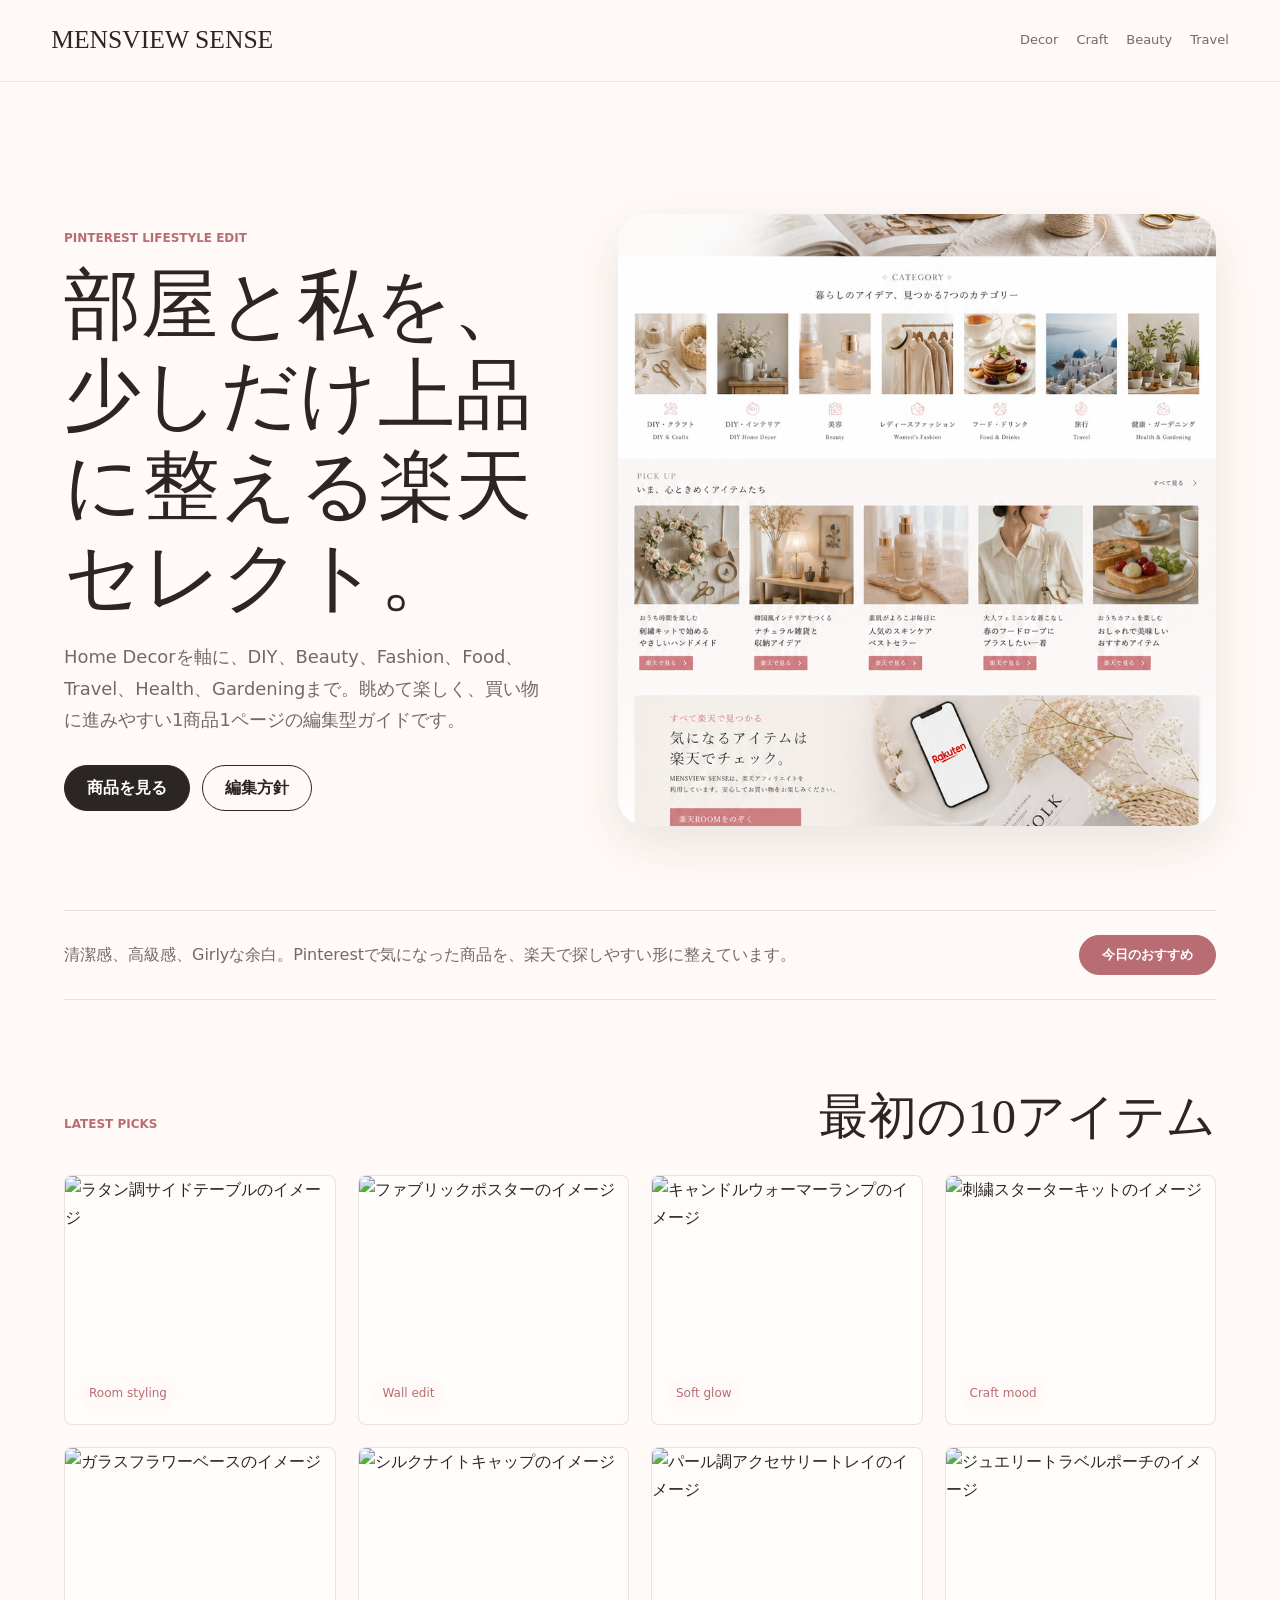
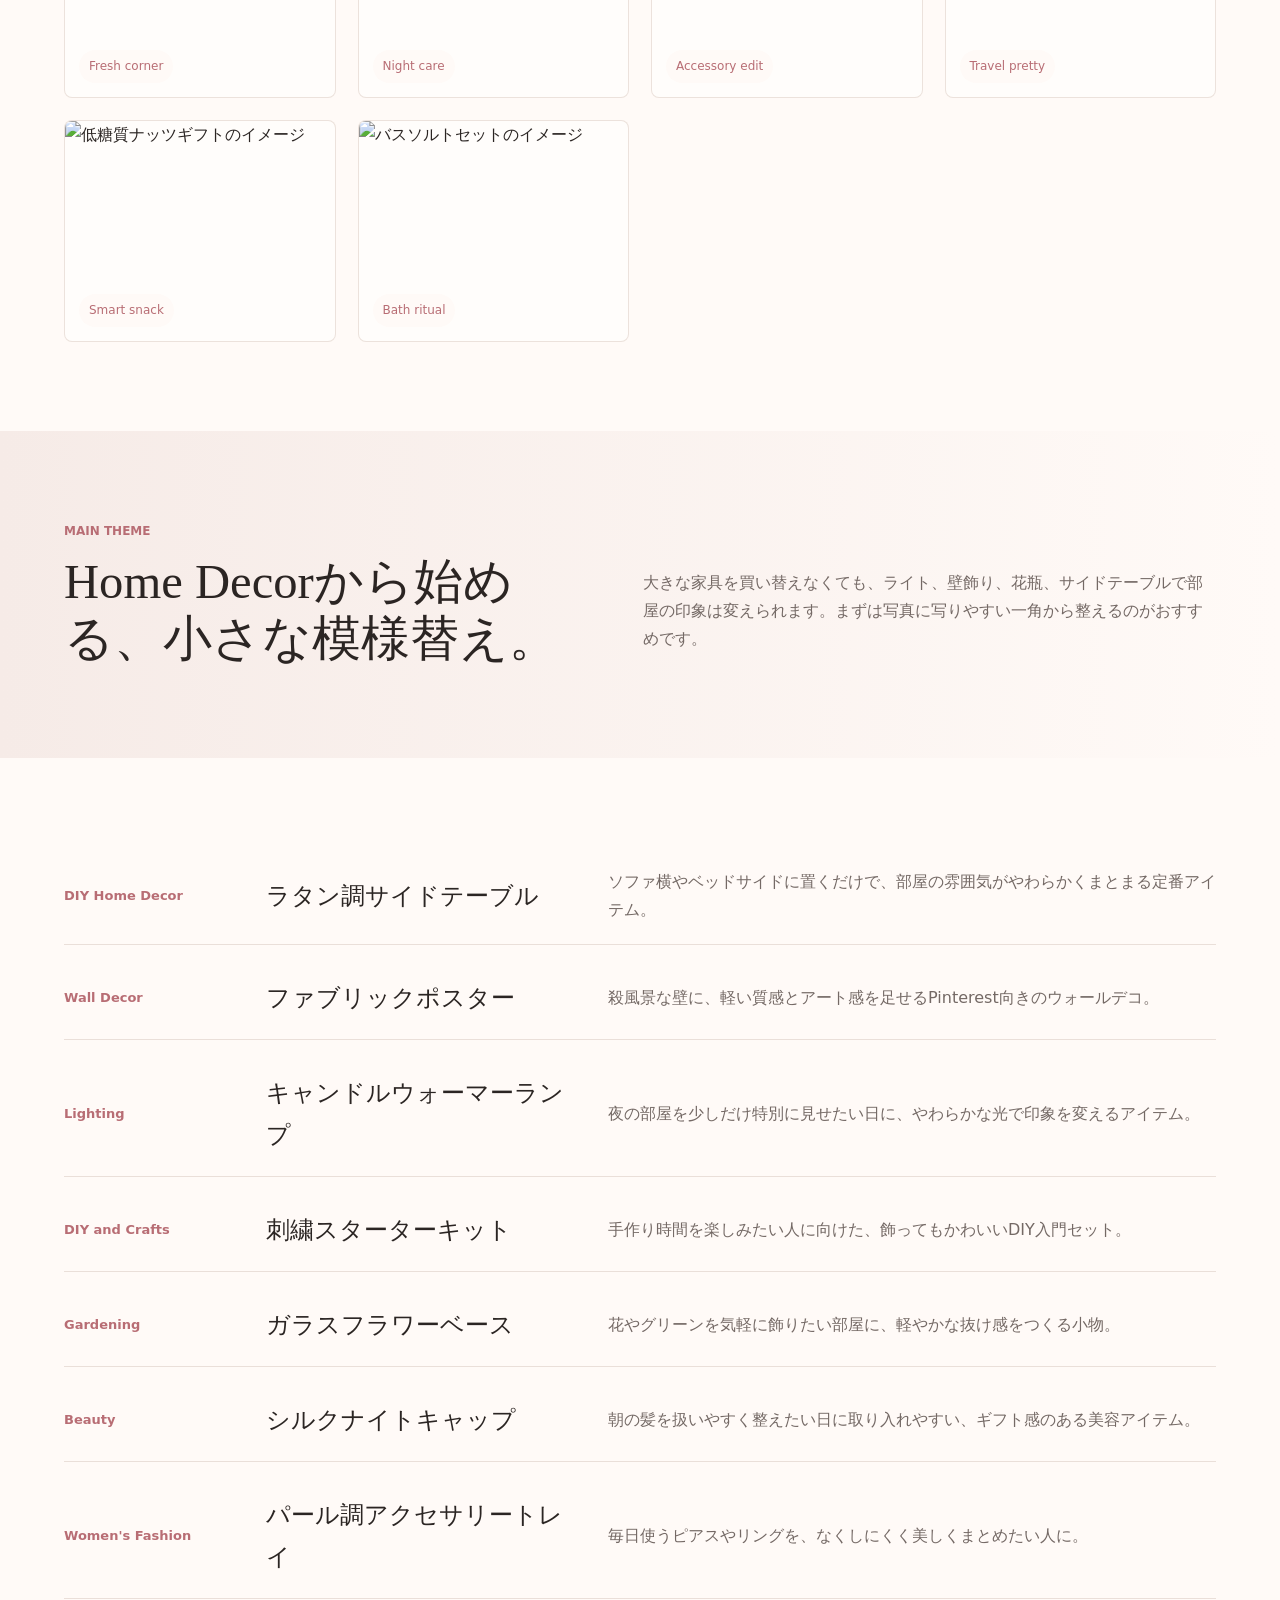
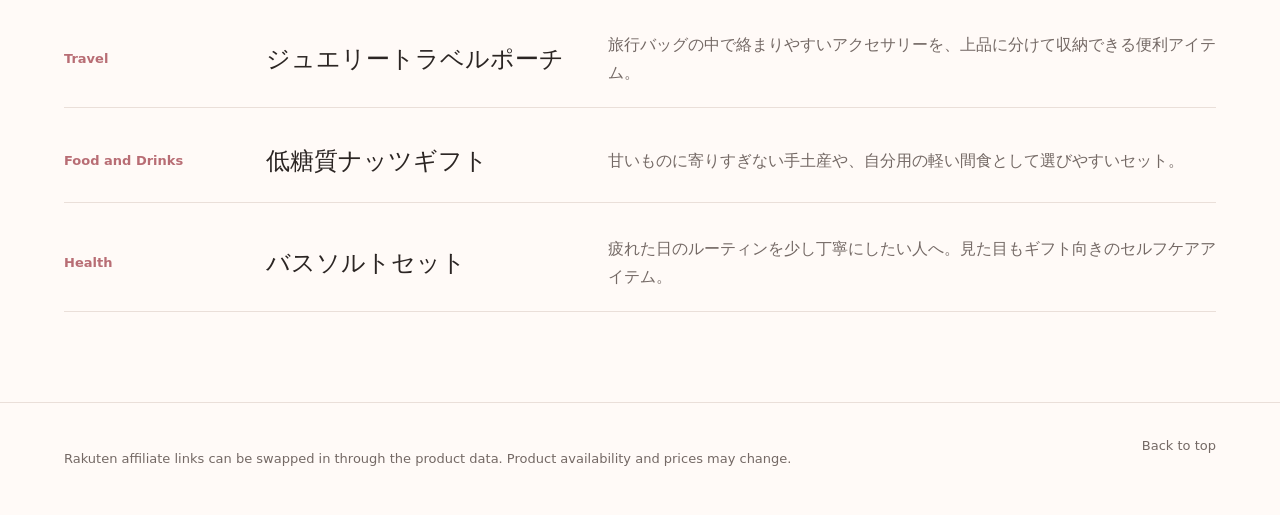
==== index.html @ d5b9d771 "Add Rakuten affiliate API import flow" ====
<!DOCTYPE html>
<html lang="ja">
<head>
  <meta charset="UTF-8">
  <meta name="viewport" content="width=device-width, initial-scale=1.0">
  <meta name="description" content="Pinterestから見つけたい、暮らし・美容・ファッション・旅の楽天アイテムを上品にまとめるライフスタイル編集ページ。">
  <title>MENSVIEW SENSE | Pinterest Lifestyle Edit</title>
  <link rel="preconnect" href="https://images.unsplash.com">
  <link rel="stylesheet" href="assets/css/styles.css">
</head>
<body id="top">
  <header class="site-header" data-header>
    <a class="brand" href="index.html">MENSVIEW SENSE</a>
    <nav class="nav" aria-label="カテゴリ">
      <a href="#decor">Decor</a>
      <a href="products/embroidery-starter-kit.html">Craft</a>
      <a href="products/silk-night-cap.html">Beauty</a>
      <a href="products/jewelry-travel-pouch.html">Travel</a>
    </nav>
  </header>

  <main>
    <section class="hero">
      <div class="hero__copy reveal">
        <p class="eyebrow">Pinterest Lifestyle Edit</p>
        <h1>部屋と私を、少しだけ上品に整える楽天セレクト。</h1>
        <p class="lead">Home Decorを軸に、DIY、Beauty、Fashion、Food、Travel、Health、Gardeningまで。眺めて楽しく、買い物に進みやすい1商品1ページの編集型ガイドです。</p>
        <div class="hero__actions">
          <a class="button" href="#latest">商品を見る</a>
          <a class="button button--ghost" href="#about">編集方針</a>
        </div>
      </div>
      <div class="hero__visual reveal">
        <img src="assets/img/soft-editorial-atelier.png" alt="上品でガーリーなライフスタイル商品ページのビジュアル案">
      </div>
    </section>

    <section class="intro-strip" id="about">
      <p>清潔感、高級感、Girlyな余白。Pinterestで気になった商品を、楽天で探しやすい形に整えています。</p>
          <button class="small-button" type="button" data-random-pick data-products="rattan-side-table,fabric-wall-poster,candle-warmer-lamp,embroidery-starter-kit,glass-flower-vase,silk-night-cap,pearl-accessory-tray,jewelry-travel-pouch,healthy-nuts-gift,bath-salt-set">今日のおすすめ</button>
    </section>

    <section class="section" id="latest">
      <div class="section__heading">
        <p class="eyebrow">Latest Picks</p>
        <h2>最初の10アイテム</h2>
      </div>
      <div class="product-grid">
        
        <article class="product-card reveal" data-category="DIY Home Decor">
          <a class="product-card__media" href="products/rattan-side-table.html" aria-label="ラタン調サイドテーブルの詳細を見る">
            <img src="https://images.unsplash.com/photo-1524758631624-e2822e304c36?auto=format&fit=crop&w=1400&q=80" alt="ラタン調サイドテーブルのイメージ" loading="lazy">
            <span>Room styling</span>
          </a>
          <div class="product-card__body">
            <p class="eyebrow">DIY Home Decor</p>
            <h3><a href="products/rattan-side-table.html">ラタン調サイドテーブル</a></h3>
            <p>部屋の余白を整える、軽やかな小さめテーブル。</p>
            
          </div>
        </article>

        <article class="product-card reveal" data-category="Wall Decor">
          <a class="product-card__media" href="products/fabric-wall-poster.html" aria-label="ファブリックポスターの詳細を見る">
            <img src="https://images.unsplash.com/photo-1513519245088-0e12902e5a38?auto=format&fit=crop&w=1400&q=80" alt="ファブリックポスターのイメージ" loading="lazy">
            <span>Wall edit</span>
          </a>
          <div class="product-card__body">
            <p class="eyebrow">Wall Decor</p>
            <h3><a href="products/fabric-wall-poster.html">ファブリックポスター</a></h3>
            <p>壁を傷つけにくく、季節のムードを替えやすい布ポスター。</p>
            
          </div>
        </article>

        <article class="product-card reveal" data-category="Lighting">
          <a class="product-card__media" href="products/candle-warmer-lamp.html" aria-label="キャンドルウォーマーランプの詳細を見る">
            <img src="https://images.unsplash.com/photo-1513506003901-1e6a229e2d15?auto=format&fit=crop&w=1400&q=80" alt="キャンドルウォーマーランプのイメージ" loading="lazy">
            <span>Soft glow</span>
          </a>
          <div class="product-card__body">
            <p class="eyebrow">Lighting</p>
            <h3><a href="products/candle-warmer-lamp.html">キャンドルウォーマーランプ</a></h3>
            <p>火を使わず、灯りと香りの雰囲気を楽しむ卓上ライト。</p>
            
          </div>
        </article>

        <article class="product-card reveal" data-category="DIY and Crafts">
          <a class="product-card__media" href="products/embroidery-starter-kit.html" aria-label="刺繍スターターキットの詳細を見る">
            <img src="https://images.unsplash.com/photo-1452860606245-08befc0ff44b?auto=format&fit=crop&w=1400&q=80" alt="刺繍スターターキットのイメージ" loading="lazy">
            <span>Craft mood</span>
          </a>
          <div class="product-card__body">
            <p class="eyebrow">DIY and Crafts</p>
            <h3><a href="products/embroidery-starter-kit.html">刺繍スターターキット</a></h3>
            <p>週末に始めやすい、道具がまとまったクラフトキット。</p>
            
          </div>
        </article>

        <article class="product-card reveal" data-category="Gardening">
          <a class="product-card__media" href="products/glass-flower-vase.html" aria-label="ガラスフラワーベースの詳細を見る">
            <img src="https://images.unsplash.com/photo-1526047932273-341f2a7631f9?auto=format&fit=crop&w=1400&q=80" alt="ガラスフラワーベースのイメージ" loading="lazy">
            <span>Fresh corner</span>
          </a>
          <div class="product-card__body">
            <p class="eyebrow">Gardening</p>
            <h3><a href="products/glass-flower-vase.html">ガラスフラワーベース</a></h3>
            <p>一輪でも空間が整う、透明感のあるフラワーベース。</p>
            
          </div>
        </article>

        <article class="product-card reveal" data-category="Beauty">
          <a class="product-card__media" href="products/silk-night-cap.html" aria-label="シルクナイトキャップの詳細を見る">
            <img src="https://images.unsplash.com/photo-1522335789203-aabd1fc54bc9?auto=format&fit=crop&w=1400&q=80" alt="シルクナイトキャップのイメージ" loading="lazy">
            <span>Night care</span>
          </a>
          <div class="product-card__body">
            <p class="eyebrow">Beauty</p>
            <h3><a href="products/silk-night-cap.html">シルクナイトキャップ</a></h3>
            <p>眠る時間の摩擦をやわらげたい人向けのヘアケア小物。</p>
            
          </div>
        </article>

        <article class="product-card reveal" data-category="Women's Fashion">
          <a class="product-card__media" href="products/pearl-accessory-tray.html" aria-label="パール調アクセサリートレイの詳細を見る">
            <img src="https://images.unsplash.com/photo-1515562141207-7a88fb7ce338?auto=format&fit=crop&w=1400&q=80" alt="パール調アクセサリートレイのイメージ" loading="lazy">
            <span>Accessory edit</span>
          </a>
          <div class="product-card__body">
            <p class="eyebrow">Women's Fashion</p>
            <h3><a href="products/pearl-accessory-tray.html">パール調アクセサリートレイ</a></h3>
            <p>アクセサリーを置くだけで絵になる、小さな見せる収納。</p>
            
          </div>
        </article>

        <article class="product-card reveal" data-category="Travel">
          <a class="product-card__media" href="products/jewelry-travel-pouch.html" aria-label="ジュエリートラベルポーチの詳細を見る">
            <img src="https://images.unsplash.com/photo-1500530855697-b586d89ba3ee?auto=format&fit=crop&w=1400&q=80" alt="ジュエリートラベルポーチのイメージ" loading="lazy">
            <span>Travel pretty</span>
          </a>
          <div class="product-card__body">
            <p class="eyebrow">Travel</p>
            <h3><a href="products/jewelry-travel-pouch.html">ジュエリートラベルポーチ</a></h3>
            <p>旅先でもアクセサリーをきれいに持ち運ぶ小型ポーチ。</p>
            
          </div>
        </article>

        <article class="product-card reveal" data-category="Food and Drinks">
          <a class="product-card__media" href="products/healthy-nuts-gift.html" aria-label="低糖質ナッツギフトの詳細を見る">
            <img src="https://images.unsplash.com/photo-1509358271058-acd22cc93898?auto=format&fit=crop&w=1400&q=80" alt="低糖質ナッツギフトのイメージ" loading="lazy">
            <span>Smart snack</span>
          </a>
          <div class="product-card__body">
            <p class="eyebrow">Food and Drinks</p>
            <h3><a href="products/healthy-nuts-gift.html">低糖質ナッツギフト</a></h3>
            <p>デスクやおやつ時間に置きやすい、見た目も整ったヘルシースナック。</p>
            
          </div>
        </article>

        <article class="product-card reveal" data-category="Health">
          <a class="product-card__media" href="products/bath-salt-set.html" aria-label="バスソルトセットの詳細を見る">
            <img src="https://images.unsplash.com/photo-1515377905703-c4788e51af15?auto=format&fit=crop&w=1400&q=80" alt="バスソルトセットのイメージ" loading="lazy">
            <span>Bath ritual</span>
          </a>
          <div class="product-card__body">
            <p class="eyebrow">Health</p>
            <h3><a href="products/bath-salt-set.html">バスソルトセット</a></h3>
            <p>一日の終わりに気分を切り替える、香りのあるバスタイム小物。</p>
            
          </div>
        </article>
      </div>
    </section>

    <section class="magazine section" id="decor">
      <div>
        <p class="eyebrow">Main Theme</p>
        <h2>Home Decorから始める、小さな模様替え。</h2>
      </div>
      <p>大きな家具を買い替えなくても、ライト、壁飾り、花瓶、サイドテーブルで部屋の印象は変えられます。まずは写真に写りやすい一角から整えるのがおすすめです。</p>
    </section>

    <section class="category-bands section">
      
        <a class="category-band reveal" href="products/rattan-side-table.html">
          <span>DIY Home Decor</span>
          <strong>ラタン調サイドテーブル</strong>
          <em>ソファ横やベッドサイドに置くだけで、部屋の雰囲気がやわらかくまとまる定番アイテム。</em>
        </a>

        <a class="category-band reveal" href="products/fabric-wall-poster.html">
          <span>Wall Decor</span>
          <strong>ファブリックポスター</strong>
          <em>殺風景な壁に、軽い質感とアート感を足せるPinterest向きのウォールデコ。</em>
        </a>

        <a class="category-band reveal" href="products/candle-warmer-lamp.html">
          <span>Lighting</span>
          <strong>キャンドルウォーマーランプ</strong>
          <em>夜の部屋を少しだけ特別に見せたい日に、やわらかな光で印象を変えるアイテム。</em>
        </a>

        <a class="category-band reveal" href="products/embroidery-starter-kit.html">
          <span>DIY and Crafts</span>
          <strong>刺繍スターターキット</strong>
          <em>手作り時間を楽しみたい人に向けた、飾ってもかわいいDIY入門セット。</em>
        </a>

        <a class="category-band reveal" href="products/glass-flower-vase.html">
          <span>Gardening</span>
          <strong>ガラスフラワーベース</strong>
          <em>花やグリーンを気軽に飾りたい部屋に、軽やかな抜け感をつくる小物。</em>
        </a>

        <a class="category-band reveal" href="products/silk-night-cap.html">
          <span>Beauty</span>
          <strong>シルクナイトキャップ</strong>
          <em>朝の髪を扱いやすく整えたい日に取り入れやすい、ギフト感のある美容アイテム。</em>
        </a>

        <a class="category-band reveal" href="products/pearl-accessory-tray.html">
          <span>Women's Fashion</span>
          <strong>パール調アクセサリートレイ</strong>
          <em>毎日使うピアスやリングを、なくしにくく美しくまとめたい人に。</em>
        </a>

        <a class="category-band reveal" href="products/jewelry-travel-pouch.html">
          <span>Travel</span>
          <strong>ジュエリートラベルポーチ</strong>
          <em>旅行バッグの中で絡まりやすいアクセサリーを、上品に分けて収納できる便利アイテム。</em>
        </a>

        <a class="category-band reveal" href="products/healthy-nuts-gift.html">
          <span>Food and Drinks</span>
          <strong>低糖質ナッツギフト</strong>
          <em>甘いものに寄りすぎない手土産や、自分用の軽い間食として選びやすいセット。</em>
        </a>

        <a class="category-band reveal" href="products/bath-salt-set.html">
          <span>Health</span>
          <strong>バスソルトセット</strong>
          <em>疲れた日のルーティンを少し丁寧にしたい人へ。見た目もギフト向きのセルフケアアイテム。</em>
        </a>
    </section>
  </main>

  <footer class="footer">
    <p>Rakuten affiliate links can be swapped in through the product data. Product availability and prices may change.</p>
    <a href="#top" data-back-top>Back to top</a>
  </footer>

  <script src="assets/js/main.js"></script>
</body>
</html>
---- assets/css/styles.css ----
:root {
  --ink: #2b2523;
  --muted: #746965;
  --line: #eadfd9;
  --paper: #fffaf7;
  --soft: #f6ebe7;
  --blush: #d99b9a;
  --rose: #b86d74;
  --sage: #8d9b84;
  --champagne: #d7b978;
  --shadow: 0 18px 50px rgba(86, 62, 52, .12);
}

* { box-sizing: border-box; }
html { scroll-behavior: smooth; }
body {
  margin: 0;
  color: var(--ink);
  background: var(--paper);
  font-family: "Hiragino Kaku Gothic ProN", "Yu Gothic", "Noto Sans JP", system-ui, sans-serif;
  line-height: 1.75;
}
a { color: inherit; text-decoration: none; }
img { display: block; width: 100%; height: 100%; object-fit: cover; }

.site-header {
  position: sticky;
  top: 0;
  z-index: 10;
  display: flex;
  align-items: center;
  justify-content: space-between;
  gap: 24px;
  padding: 18px clamp(18px, 4vw, 64px);
  background: rgba(255, 250, 247, .88);
  border-bottom: 1px solid rgba(234, 223, 217, .75);
  backdrop-filter: blur(16px);
}
.brand {
  font-family: Georgia, "Times New Roman", serif;
  font-size: clamp(18px, 2vw, 26px);
  letter-spacing: 0;
}
.nav { display: flex; flex-wrap: wrap; gap: 8px 18px; font-size: 13px; color: var(--muted); }
.nav a:hover { color: var(--rose); }

.hero {
  min-height: calc(100vh - 72px);
  display: grid;
  grid-template-columns: minmax(0, .9fr) minmax(320px, 1.1fr);
  gap: clamp(28px, 5vw, 70px);
  align-items: center;
  padding: clamp(42px, 7vw, 92px) clamp(18px, 5vw, 72px) 42px;
}
.hero__copy { max-width: 650px; }
.eyebrow {
  margin: 0 0 12px;
  color: var(--rose);
  font-size: 12px;
  font-weight: 700;
  letter-spacing: 0;
  text-transform: uppercase;
}
h1, h2, h3 {
  margin: 0;
  font-family: Georgia, "Times New Roman", "Yu Mincho", serif;
  font-weight: 500;
  line-height: 1.18;
}
h1 { font-size: clamp(42px, 6vw, 86px); }
h2 { font-size: clamp(28px, 3.8vw, 52px); }
h3 { font-size: clamp(20px, 2vw, 28px); }
.lead { max-width: 620px; color: var(--muted); font-size: clamp(16px, 1.4vw, 19px); }
.hero__actions { display: flex; flex-wrap: wrap; gap: 12px; margin-top: 30px; }
.button, .small-button {
  display: inline-flex;
  align-items: center;
  justify-content: center;
  min-height: 46px;
  padding: 0 22px;
  border: 1px solid var(--ink);
  border-radius: 999px;
  background: var(--ink);
  color: #fff;
  font-weight: 700;
  cursor: pointer;
  transition: transform .2s ease, background .2s ease, color .2s ease;
}
.button:hover, .small-button:hover { transform: translateY(-2px); background: var(--rose); border-color: var(--rose); }
.button--ghost { background: transparent; color: var(--ink); }
.hero__visual {
  height: min(68vh, 760px);
  min-height: 460px;
  border-radius: 28px;
  overflow: hidden;
  box-shadow: var(--shadow);
}

.intro-strip {
  margin: 0 clamp(18px, 5vw, 72px);
  padding: 24px 0;
  border-top: 1px solid var(--line);
  border-bottom: 1px solid var(--line);
  display: flex;
  align-items: center;
  justify-content: space-between;
  gap: 18px;
}
.intro-strip p { max-width: 780px; margin: 0; color: var(--muted); }
.small-button { min-height: 40px; border-color: var(--rose); background: var(--rose); white-space: nowrap; }

.section { padding: clamp(48px, 7vw, 92px) clamp(18px, 5vw, 72px); }
.section__heading { display: flex; align-items: end; justify-content: space-between; gap: 20px; margin-bottom: 28px; }
.product-grid {
  display: grid;
  grid-template-columns: repeat(4, minmax(0, 1fr));
  gap: 22px;
}
.product-card {
  min-width: 0;
  background: #fffdfb;
  border: 1px solid rgba(234, 223, 217, .9);
  border-radius: 8px;
  overflow: hidden;
  transition: transform .25s ease, box-shadow .25s ease;
}
.product-card:hover { transform: translateY(-4px); box-shadow: var(--shadow); }
.product-card__media {
  position: relative;
  aspect-ratio: 4 / 5;
  overflow: hidden;
}
.product-card__media img { transition: transform .45s ease; }
.product-card:hover img { transform: scale(1.05); }
.product-card__media span {
  position: absolute;
  left: 14px;
  bottom: 14px;
  padding: 6px 10px;
  border-radius: 999px;
  background: rgba(255, 250, 247, .9);
  font-size: 12px;
  color: var(--rose);
}
.product-card__body { padding: 18px; }
.product-card__body p:last-child { color: var(--muted); margin-bottom: 0; font-size: 14px; }
.product-card__meta {
  padding-top: 10px;
  border-top: 1px solid var(--line);
  font-size: 12px;
  color: var(--rose);
}

.magazine {
  display: grid;
  grid-template-columns: minmax(0, .9fr) minmax(0, 1fr);
  gap: clamp(24px, 5vw, 80px);
  align-items: end;
  background: linear-gradient(90deg, var(--soft), transparent);
}
.magazine p:last-child { color: var(--muted); max-width: 680px; }

.category-bands {
  display: grid;
  gap: 12px;
}
.category-band {
  display: grid;
  grid-template-columns: 180px minmax(180px, 320px) minmax(0, 1fr);
  gap: 22px;
  align-items: center;
  padding: 20px 0;
  border-bottom: 1px solid var(--line);
}
.category-band span { color: var(--rose); font-size: 13px; font-weight: 700; }
.category-band strong { font-family: Georgia, "Times New Roman", serif; font-size: 24px; font-weight: 500; }
.category-band em { color: var(--muted); font-style: normal; }

.product-hero {
  display: grid;
  grid-template-columns: minmax(300px, .95fr) minmax(0, 1.05fr);
  gap: clamp(28px, 5vw, 70px);
  padding: clamp(42px, 7vw, 92px) clamp(18px, 5vw, 72px);
  align-items: center;
}
.product-hero__image {
  aspect-ratio: 4 / 5;
  border-radius: 28px;
  overflow: hidden;
  box-shadow: var(--shadow);
}
.facts {
  display: grid;
  gap: 12px;
  margin: 26px 0;
}
.facts div { padding: 14px 0; border-top: 1px solid var(--line); }
.facts dt { color: var(--rose); font-size: 12px; font-weight: 700; }
.facts dd { margin: 2px 0 0; color: var(--muted); }
.detail-section { padding: clamp(42px, 7vw, 82px) clamp(18px, 5vw, 72px); background: #fffdfb; }
.detail-grid { display: grid; grid-template-columns: repeat(3, minmax(0, 1fr)); gap: 22px; margin-top: 26px; }
.detail-grid > div { border-top: 1px solid var(--line); padding-top: 18px; }
.detail-grid p { color: var(--muted); }
.cta-panel {
  margin: clamp(42px, 7vw, 82px) clamp(18px, 5vw, 72px);
  padding: clamp(32px, 5vw, 58px);
  border-radius: 8px;
  background: var(--soft);
}
.cta-panel p { max-width: 680px; color: var(--muted); }

.footer {
  display: flex;
  justify-content: space-between;
  gap: 18px;
  padding: 32px clamp(18px, 5vw, 72px);
  border-top: 1px solid var(--line);
  color: var(--muted);
  font-size: 13px;
}
.reveal { opacity: 1; transform: translateY(0); transition: transform .45s ease; }
.reveal.is-visible { transform: translateY(0); }

@media (max-width: 1000px) {
  .hero, .product-hero, .magazine { grid-template-columns: 1fr; }
  .hero__visual { min-height: 360px; height: 50vh; }
  .product-grid { grid-template-columns: repeat(2, minmax(0, 1fr)); }
  .detail-grid { grid-template-columns: 1fr; }
}
@media (max-width: 680px) {
  .site-header { align-items: flex-start; flex-direction: column; }
  .hero { min-height: auto; }
  .hero__visual { min-height: 280px; border-radius: 18px; }
  .intro-strip, .section__heading, .footer { align-items: flex-start; flex-direction: column; }
  .product-grid { grid-template-columns: 1fr; }
  .category-band { grid-template-columns: 1fr; gap: 4px; }
  .product-hero__image { border-radius: 18px; }
}
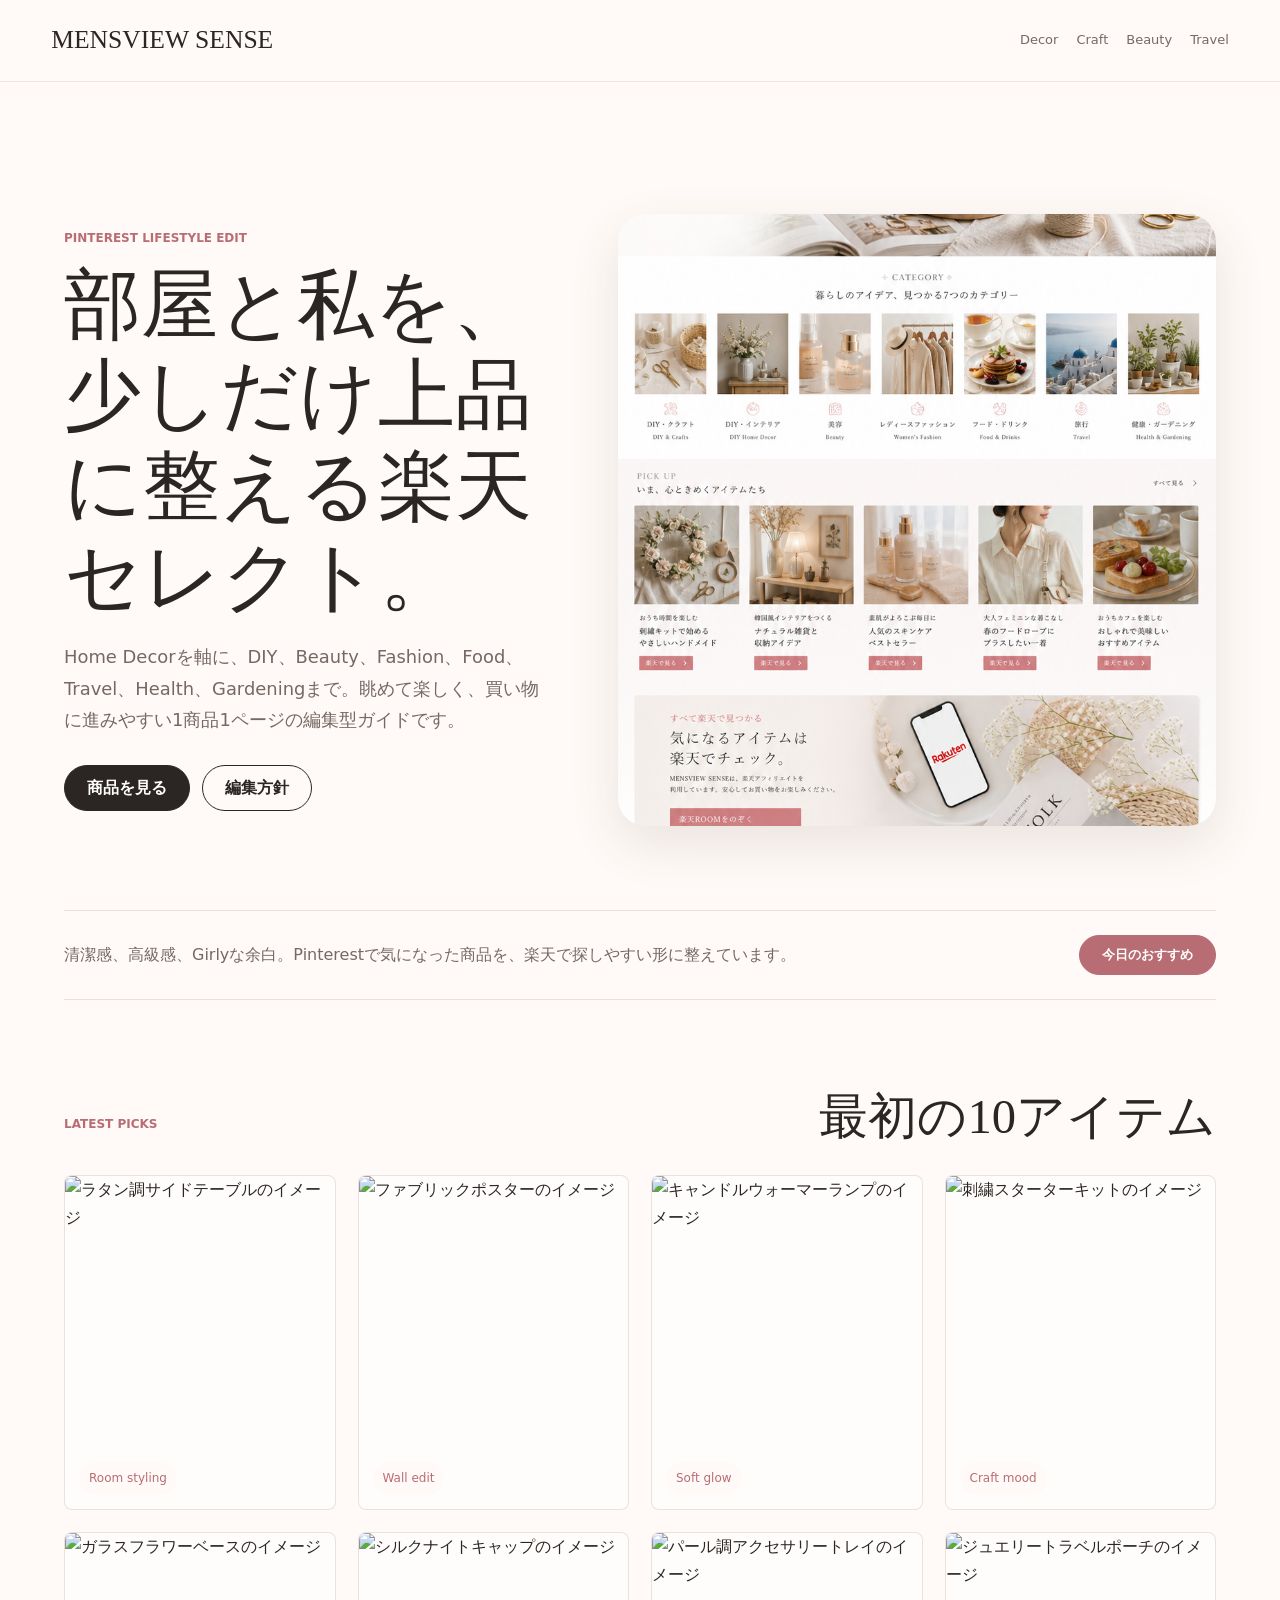
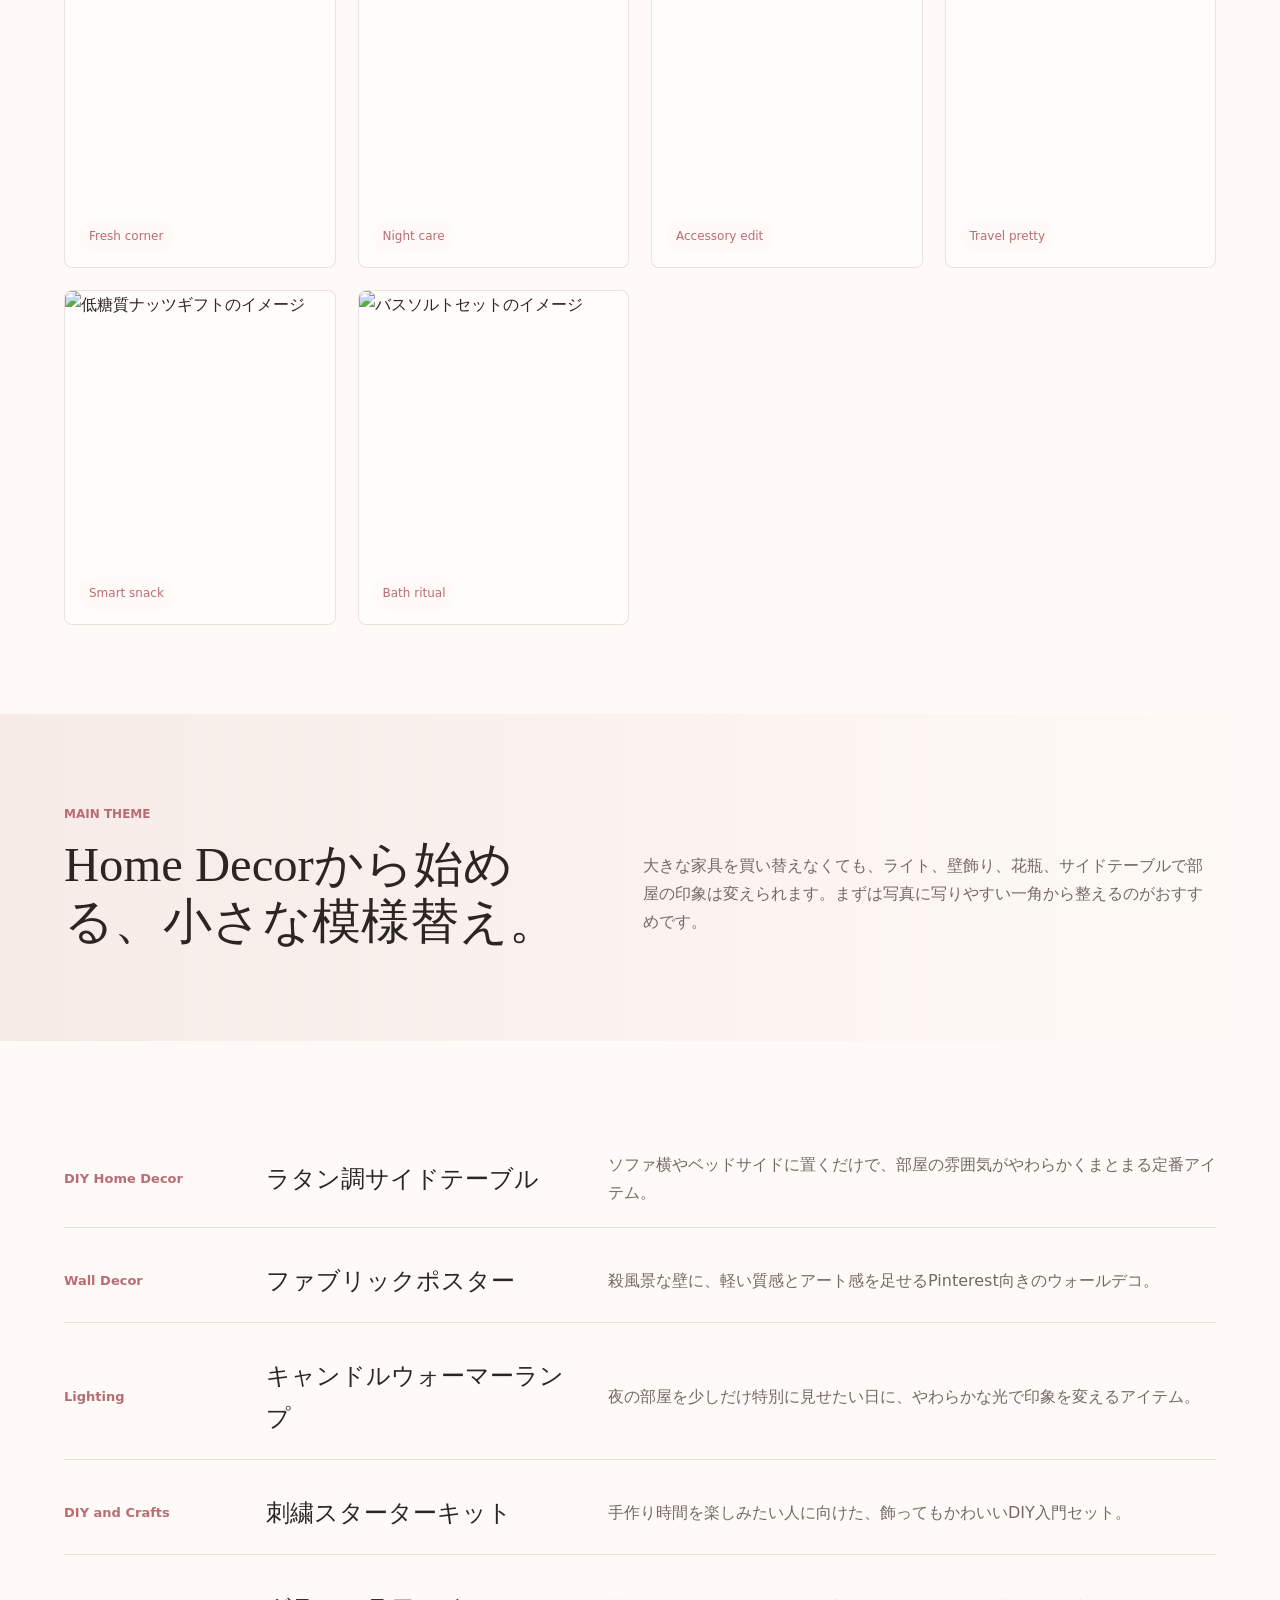
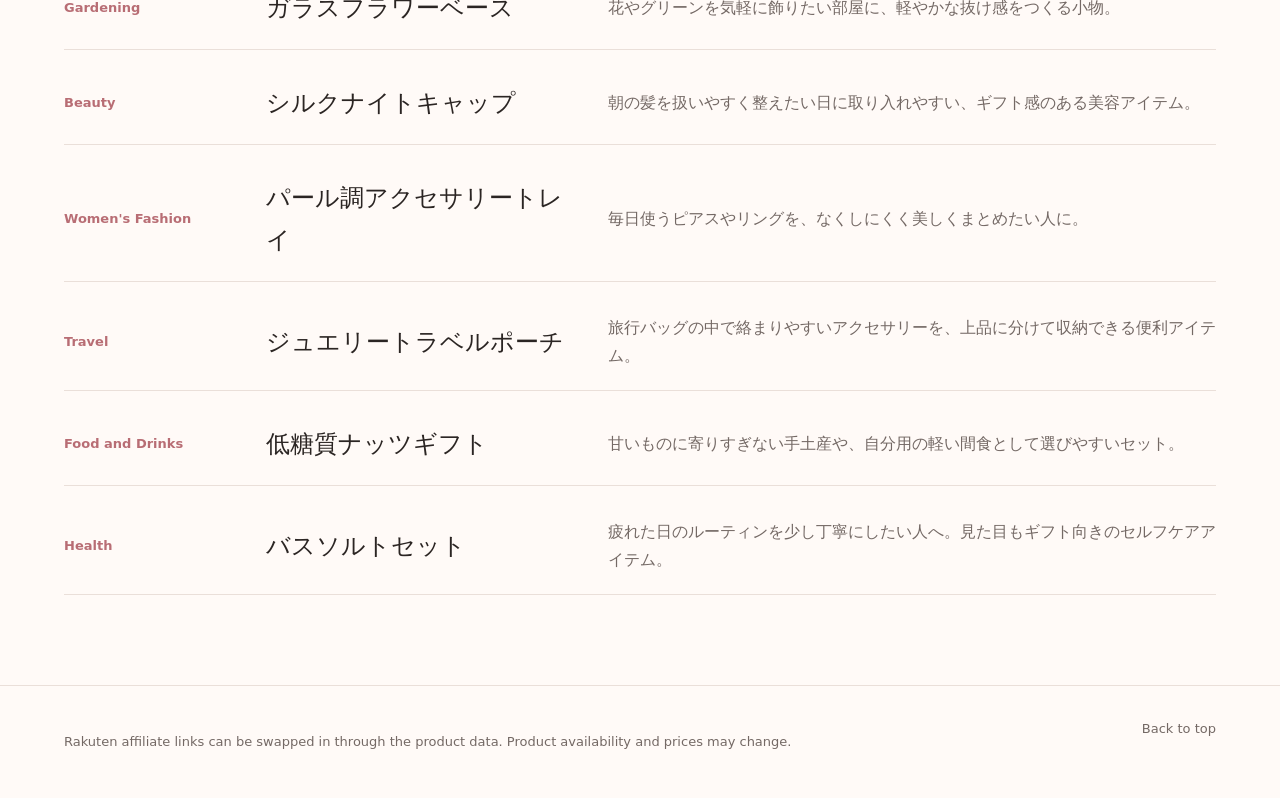
==== commit 0b01920c: "Update product pages with Rakuten API data" ====
--- a/index.html
+++ b/index.html
@@ -49,131 +49,131 @@
         
         <article class="product-card reveal" data-category="DIY Home Decor">
           <a class="product-card__media" href="products/rattan-side-table.html" aria-label="ラタン調サイドテーブルの詳細を見る">
-            <img src="https://images.unsplash.com/photo-1524758631624-e2822e304c36?auto=format&fit=crop&w=1400&q=80" alt="ラタン調サイドテーブルのイメージ" loading="lazy">
+            <img src="https://thumbnail.image.rakuten.co.jp/@0_mall/asia-kobo/cabinet/item020/13923.jpg" alt="ラタン調サイドテーブルのイメージ" loading="lazy">
             <span>Room styling</span>
           </a>
           <div class="product-card__body">
             <p class="eyebrow">DIY Home Decor</p>
             <h3><a href="products/rattan-side-table.html">ラタン調サイドテーブル</a></h3>
             <p>部屋の余白を整える、軽やかな小さめテーブル。</p>
-            
+            <p class="product-card__meta">¥9,600 / Review 5.0 / アジア工房</p>
           </div>
         </article>
 
         <article class="product-card reveal" data-category="Wall Decor">
           <a class="product-card__media" href="products/fabric-wall-poster.html" aria-label="ファブリックポスターの詳細を見る">
-            <img src="https://images.unsplash.com/photo-1513519245088-0e12902e5a38?auto=format&fit=crop&w=1400&q=80" alt="ファブリックポスターのイメージ" loading="lazy">
+            <img src="https://thumbnail.image.rakuten.co.jp/@0_mall/mikeart/cabinet/tp/6-0-1.jpg" alt="ファブリックポスターのイメージ" loading="lazy">
             <span>Wall edit</span>
           </a>
           <div class="product-card__body">
             <p class="eyebrow">Wall Decor</p>
             <h3><a href="products/fabric-wall-poster.html">ファブリックポスター</a></h3>
             <p>壁を傷つけにくく、季節のムードを替えやすい布ポスター。</p>
-            
+            <p class="product-card__meta">¥1,480 / Review 5.0 / ミケアート</p>
           </div>
         </article>
 
         <article class="product-card reveal" data-category="Lighting">
           <a class="product-card__media" href="products/candle-warmer-lamp.html" aria-label="キャンドルウォーマーランプの詳細を見る">
-            <img src="https://images.unsplash.com/photo-1513506003901-1e6a229e2d15?auto=format&fit=crop&w=1400&q=80" alt="キャンドルウォーマーランプのイメージ" loading="lazy">
+            <img src="https://thumbnail.image.rakuten.co.jp/@0_mall/aisei/cabinet/10598625/10775479/xxd011.jpg" alt="キャンドルウォーマーランプのイメージ" loading="lazy">
             <span>Soft glow</span>
           </a>
           <div class="product-card__body">
             <p class="eyebrow">Lighting</p>
             <h3><a href="products/candle-warmer-lamp.html">キャンドルウォーマーランプ</a></h3>
             <p>火を使わず、灯りと香りの雰囲気を楽しむ卓上ライト。</p>
-            
+            <p class="product-card__meta">¥5,780 / Review 5.0 / 暮らしの時間</p>
           </div>
         </article>
 
         <article class="product-card reveal" data-category="DIY and Crafts">
           <a class="product-card__media" href="products/embroidery-starter-kit.html" aria-label="刺繍スターターキットの詳細を見る">
-            <img src="https://images.unsplash.com/photo-1452860606245-08befc0ff44b?auto=format&fit=crop&w=1400&q=80" alt="刺繍スターターキットのイメージ" loading="lazy">
+            <img src="https://thumbnail.image.rakuten.co.jp/@0_mall/kaishinstore/cabinet/09082240/cxy144-.jpg" alt="刺繍スターターキットのイメージ" loading="lazy">
             <span>Craft mood</span>
           </a>
           <div class="product-card__body">
             <p class="eyebrow">DIY and Crafts</p>
             <h3><a href="products/embroidery-starter-kit.html">刺繍スターターキット</a></h3>
             <p>週末に始めやすい、道具がまとまったクラフトキット。</p>
-            
+            <p class="product-card__meta">¥1,120 / Review 5.0 / 三四郎市場</p>
           </div>
         </article>
 
         <article class="product-card reveal" data-category="Gardening">
           <a class="product-card__media" href="products/glass-flower-vase.html" aria-label="ガラスフラワーベースの詳細を見る">
-            <img src="https://images.unsplash.com/photo-1526047932273-341f2a7631f9?auto=format&fit=crop&w=1400&q=80" alt="ガラスフラワーベースのイメージ" loading="lazy">
+            <img src="https://thumbnail.image.rakuten.co.jp/@0_mall/hanadonya-associe/cabinet/163/115-00770.jpg" alt="ガラスフラワーベースのイメージ" loading="lazy">
             <span>Fresh corner</span>
           </a>
           <div class="product-card__body">
             <p class="eyebrow">Gardening</p>
             <h3><a href="products/glass-flower-vase.html">ガラスフラワーベース</a></h3>
             <p>一輪でも空間が整う、透明感のあるフラワーベース。</p>
-            
+            <p class="product-card__meta">¥4,950 / Review 5.0 / 花材通販はなどんやアソシエ</p>
           </div>
         </article>
 
         <article class="product-card reveal" data-category="Beauty">
           <a class="product-card__media" href="products/silk-night-cap.html" aria-label="シルクナイトキャップの詳細を見る">
-            <img src="https://images.unsplash.com/photo-1522335789203-aabd1fc54bc9?auto=format&fit=crop&w=1400&q=80" alt="シルクナイトキャップのイメージ" loading="lazy">
+            <img src="https://thumbnail.image.rakuten.co.jp/@0_mall/es/cabinet/cellus/ce971-gazou1.jpg" alt="シルクナイトキャップのイメージ" loading="lazy">
             <span>Night care</span>
           </a>
           <div class="product-card__body">
             <p class="eyebrow">Beauty</p>
             <h3><a href="products/silk-night-cap.html">シルクナイトキャップ</a></h3>
             <p>眠る時間の摩擦をやわらげたい人向けのヘアケア小物。</p>
-            
+            <p class="product-card__meta">¥3,740 / Review 5.0 / シルク専門店イーズクリエーション</p>
           </div>
         </article>
 
         <article class="product-card reveal" data-category="Women's Fashion">
           <a class="product-card__media" href="products/pearl-accessory-tray.html" aria-label="パール調アクセサリートレイの詳細を見る">
-            <img src="https://images.unsplash.com/photo-1515562141207-7a88fb7ce338?auto=format&fit=crop&w=1400&q=80" alt="パール調アクセサリートレイのイメージ" loading="lazy">
+            <img src="https://thumbnail.image.rakuten.co.jp/@0_mall/k-angin/cabinet/item/05943423/imgrc0080523656.jpg" alt="パール調アクセサリートレイのイメージ" loading="lazy">
             <span>Accessory edit</span>
           </a>
           <div class="product-card__body">
             <p class="eyebrow">Women's Fashion</p>
             <h3><a href="products/pearl-accessory-tray.html">パール調アクセサリートレイ</a></h3>
             <p>アクセサリーを置くだけで絵になる、小さな見せる収納。</p>
-            
+            <p class="product-card__meta">¥1,550 / Review 5.0 / アジアンデザインアギン</p>
           </div>
         </article>
 
         <article class="product-card reveal" data-category="Travel">
           <a class="product-card__media" href="products/jewelry-travel-pouch.html" aria-label="ジュエリートラベルポーチの詳細を見る">
-            <img src="https://images.unsplash.com/photo-1500530855697-b586d89ba3ee?auto=format&fit=crop&w=1400&q=80" alt="ジュエリートラベルポーチのイメージ" loading="lazy">
+            <img src="https://thumbnail.image.rakuten.co.jp/@0_mall/zeitakuya/cabinet/jewelry-zeitakuya/jtray01.jpg" alt="ジュエリートラベルポーチのイメージ" loading="lazy">
             <span>Travel pretty</span>
           </a>
           <div class="product-card__body">
             <p class="eyebrow">Travel</p>
             <h3><a href="products/jewelry-travel-pouch.html">ジュエリートラベルポーチ</a></h3>
             <p>旅先でもアクセサリーをきれいに持ち運ぶ小型ポーチ。</p>
-            
+            <p class="product-card__meta">¥1,999 / Review 5.0 / 贅沢屋</p>
           </div>
         </article>
 
         <article class="product-card reveal" data-category="Food and Drinks">
           <a class="product-card__media" href="products/healthy-nuts-gift.html" aria-label="低糖質ナッツギフトの詳細を見る">
-            <img src="https://images.unsplash.com/photo-1509358271058-acd22cc93898?auto=format&fit=crop&w=1400&q=80" alt="低糖質ナッツギフトのイメージ" loading="lazy">
+            <img src="https://thumbnail.image.rakuten.co.jp/@0_mall/omamesan/cabinet/imgrc0087061932.jpg" alt="低糖質ナッツギフトのイメージ" loading="lazy">
             <span>Smart snack</span>
           </a>
           <div class="product-card__body">
             <p class="eyebrow">Food and Drinks</p>
             <h3><a href="products/healthy-nuts-gift.html">低糖質ナッツギフト</a></h3>
             <p>デスクやおやつ時間に置きやすい、見た目も整ったヘルシースナック。</p>
-            
+            <p class="product-card__meta">¥2,275 / Review 5.0 / 神戸のおまめさん みの屋直販店</p>
           </div>
         </article>
 
         <article class="product-card reveal" data-category="Health">
           <a class="product-card__media" href="products/bath-salt-set.html" aria-label="バスソルトセットの詳細を見る">
-            <img src="https://images.unsplash.com/photo-1515377905703-c4788e51af15?auto=format&fit=crop&w=1400&q=80" alt="バスソルトセットのイメージ" loading="lazy">
+            <img src="https://thumbnail.image.rakuten.co.jp/@0_mall/cbd-direct/cabinet/08440345/bathsalt/salt_th_normal.jpg" alt="バスソルトセットのイメージ" loading="lazy">
             <span>Bath ritual</span>
           </a>
           <div class="product-card__body">
             <p class="eyebrow">Health</p>
             <h3><a href="products/bath-salt-set.html">バスソルトセット</a></h3>
             <p>一日の終わりに気分を切り替える、香りのあるバスタイム小物。</p>
-            
+            <p class="product-card__meta">¥6,270 / Review 4.0 / 【公式】EASECBD</p>
           </div>
         </article>
       </div>
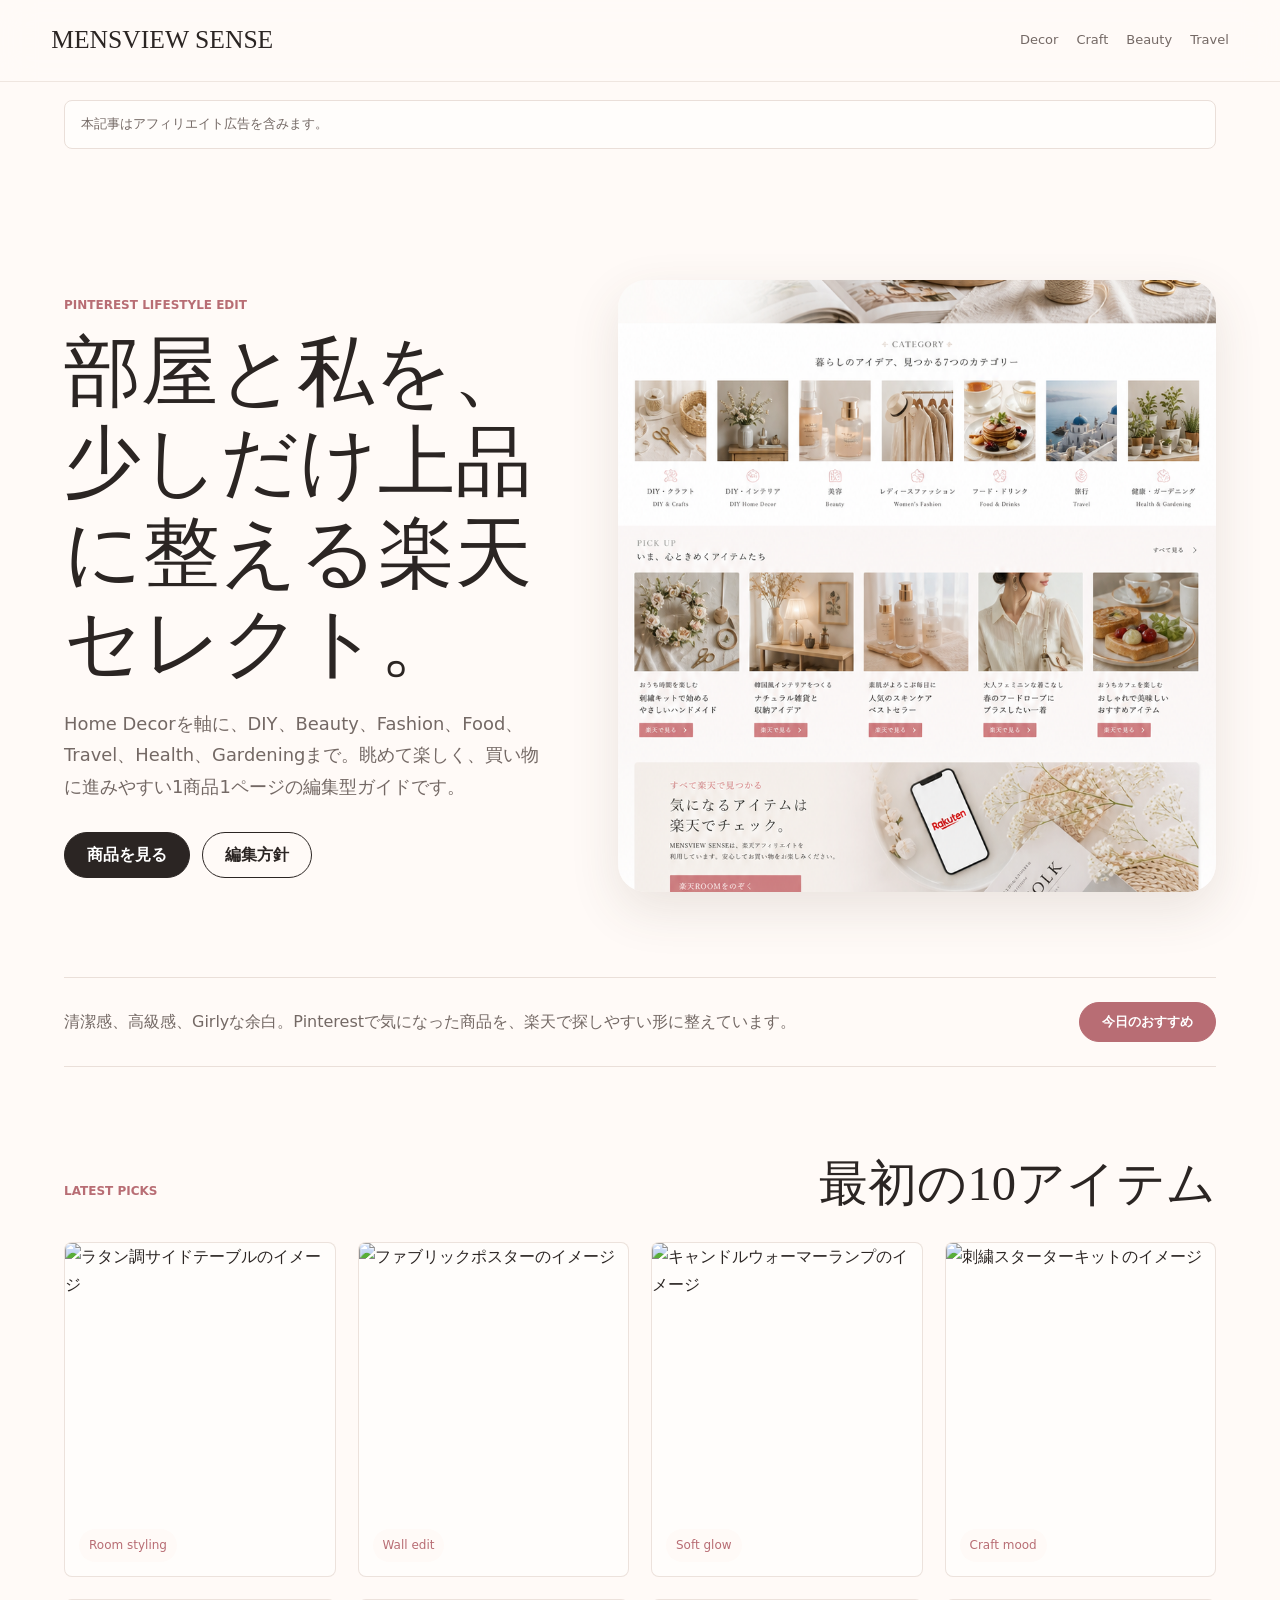
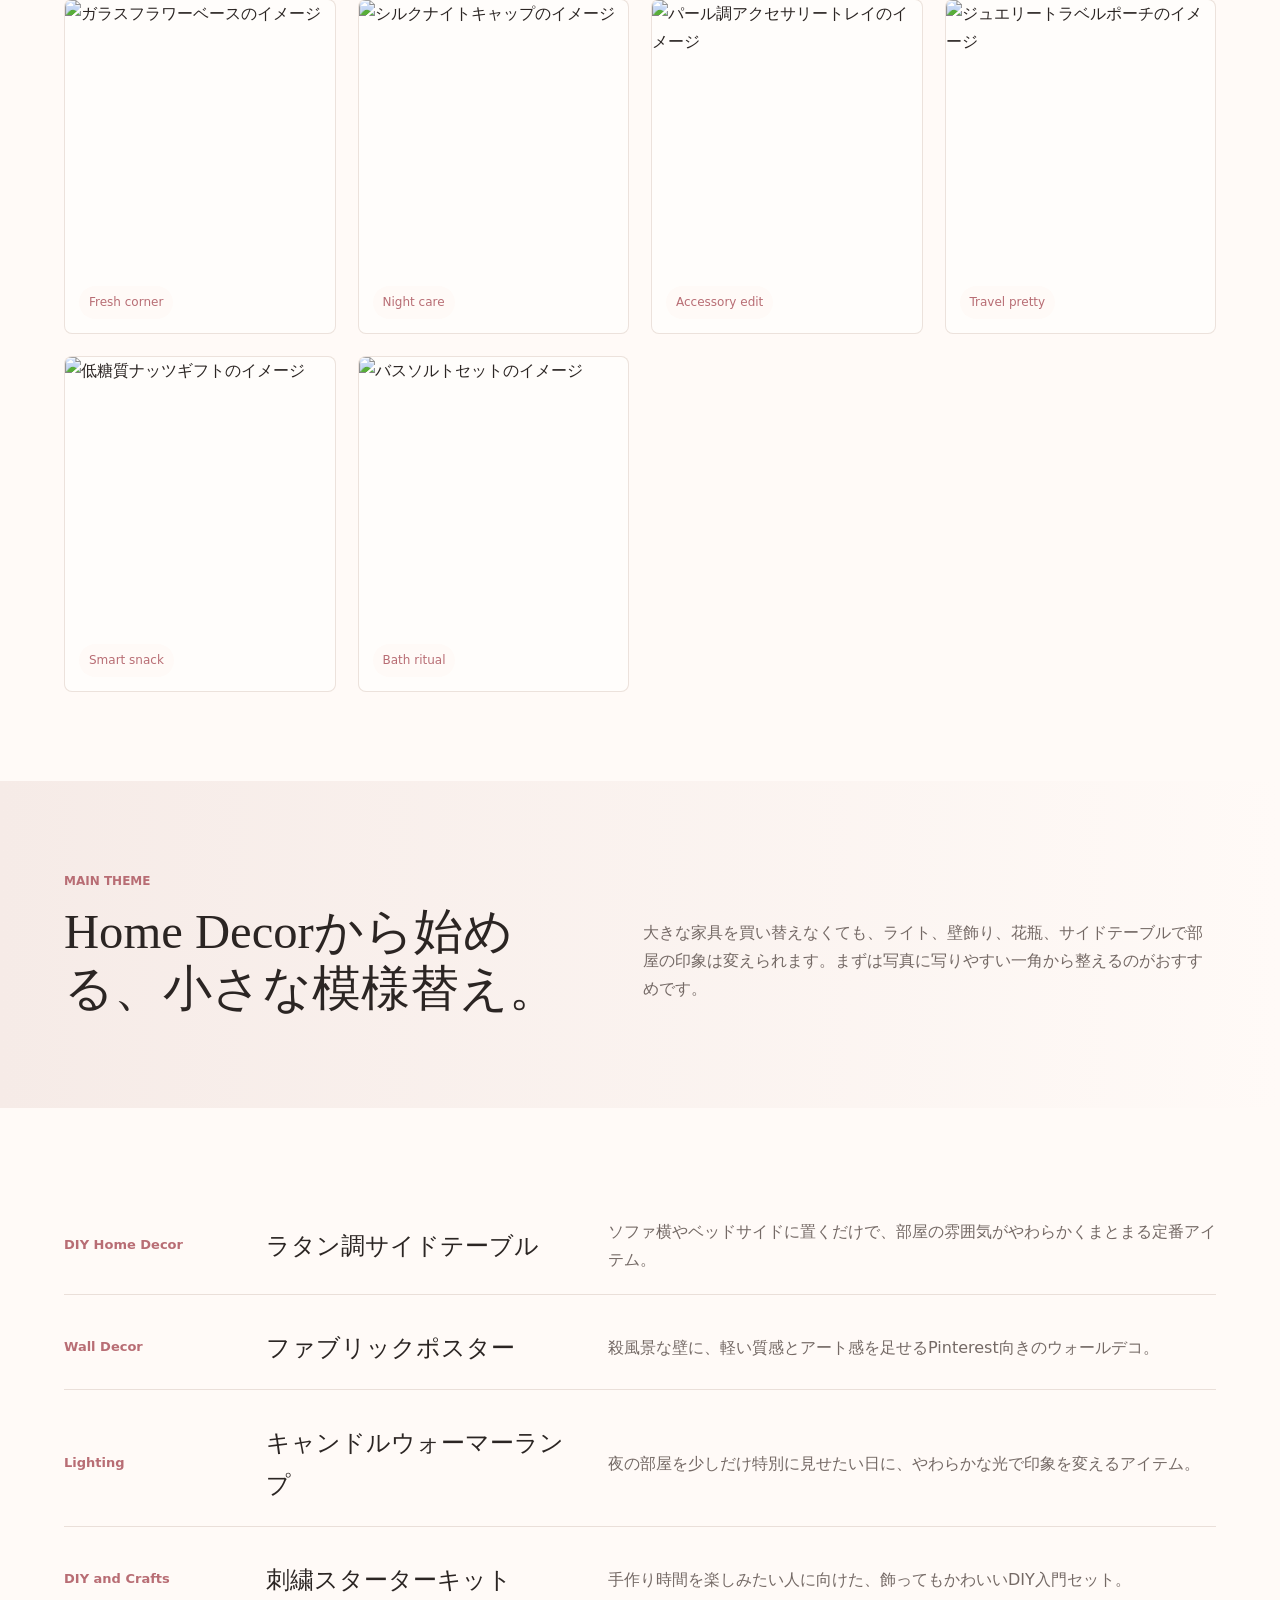
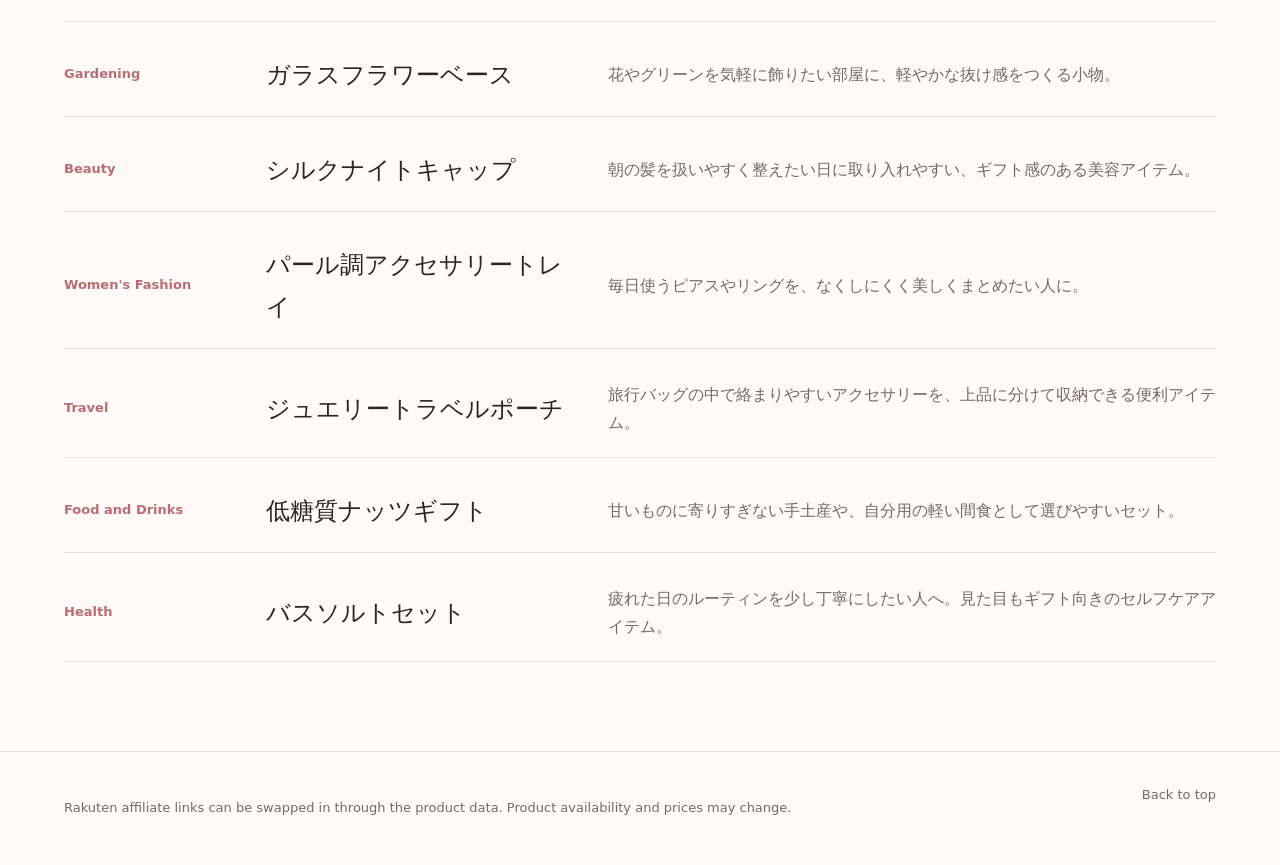
==== commit 15d5a496: "Add affiliate ad disclosure" ====
--- a/index.html
+++ b/index.html
@@ -19,6 +19,10 @@
     </nav>
   </header>
 
+  <div class="ad-disclosure" role="note">
+    <p>本記事はアフィリエイト広告を含みます。</p>
+  </div>
+
   <main>
     <section class="hero">
       <div class="hero__copy reveal">
--- a/assets/css/styles.css
+++ b/assets/css/styles.css
@@ -108,6 +108,17 @@
 }
 .intro-strip p { max-width: 780px; margin: 0; color: var(--muted); }
 .small-button { min-height: 40px; border-color: var(--rose); background: var(--rose); white-space: nowrap; }
+
+.ad-disclosure {
+  margin: 18px clamp(18px, 5vw, 72px) 0;
+  padding: 12px 16px;
+  border: 1px solid var(--line);
+  border-radius: 8px;
+  background: #fffdfb;
+  color: var(--muted);
+  font-size: 13px;
+}
+.ad-disclosure p { margin: 0; }
 
 .section { padding: clamp(48px, 7vw, 92px) clamp(18px, 5vw, 72px); }
 .section__heading { display: flex; align-items: end; justify-content: space-between; gap: 20px; margin-bottom: 28px; }
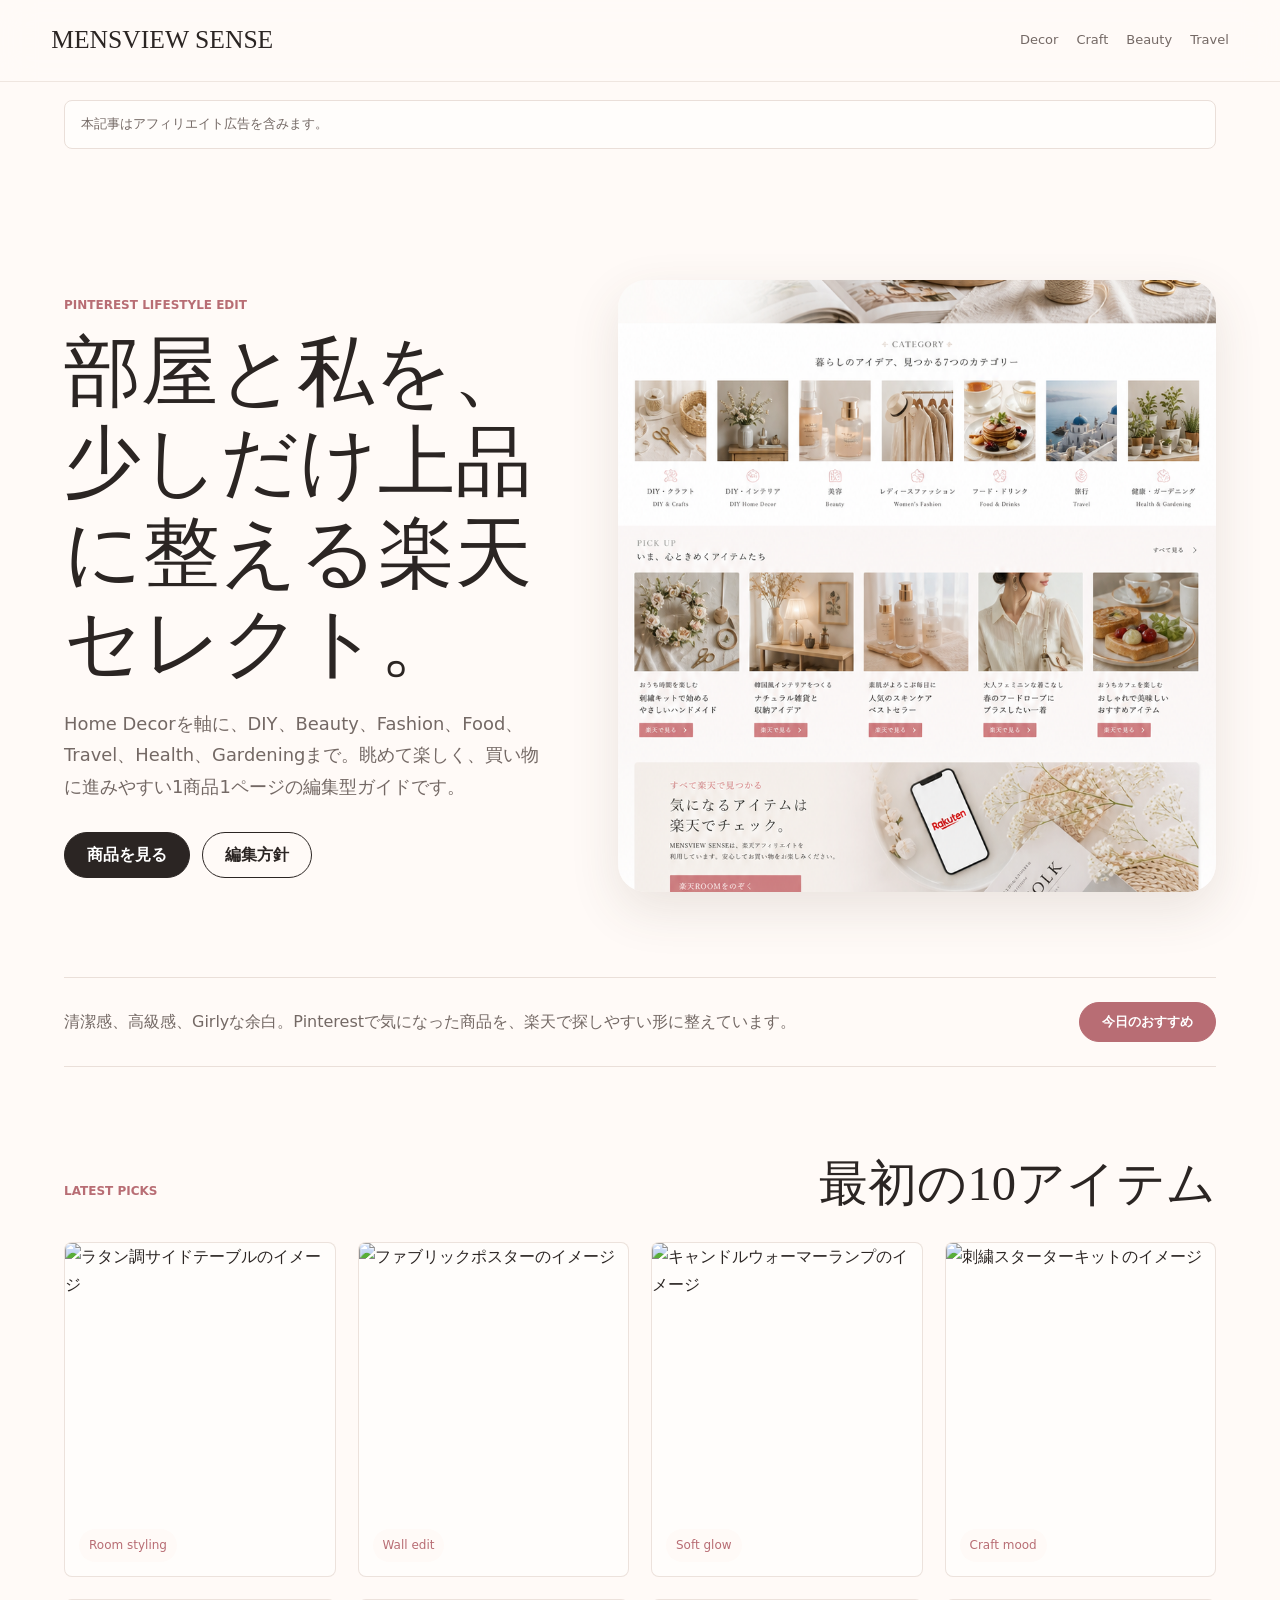
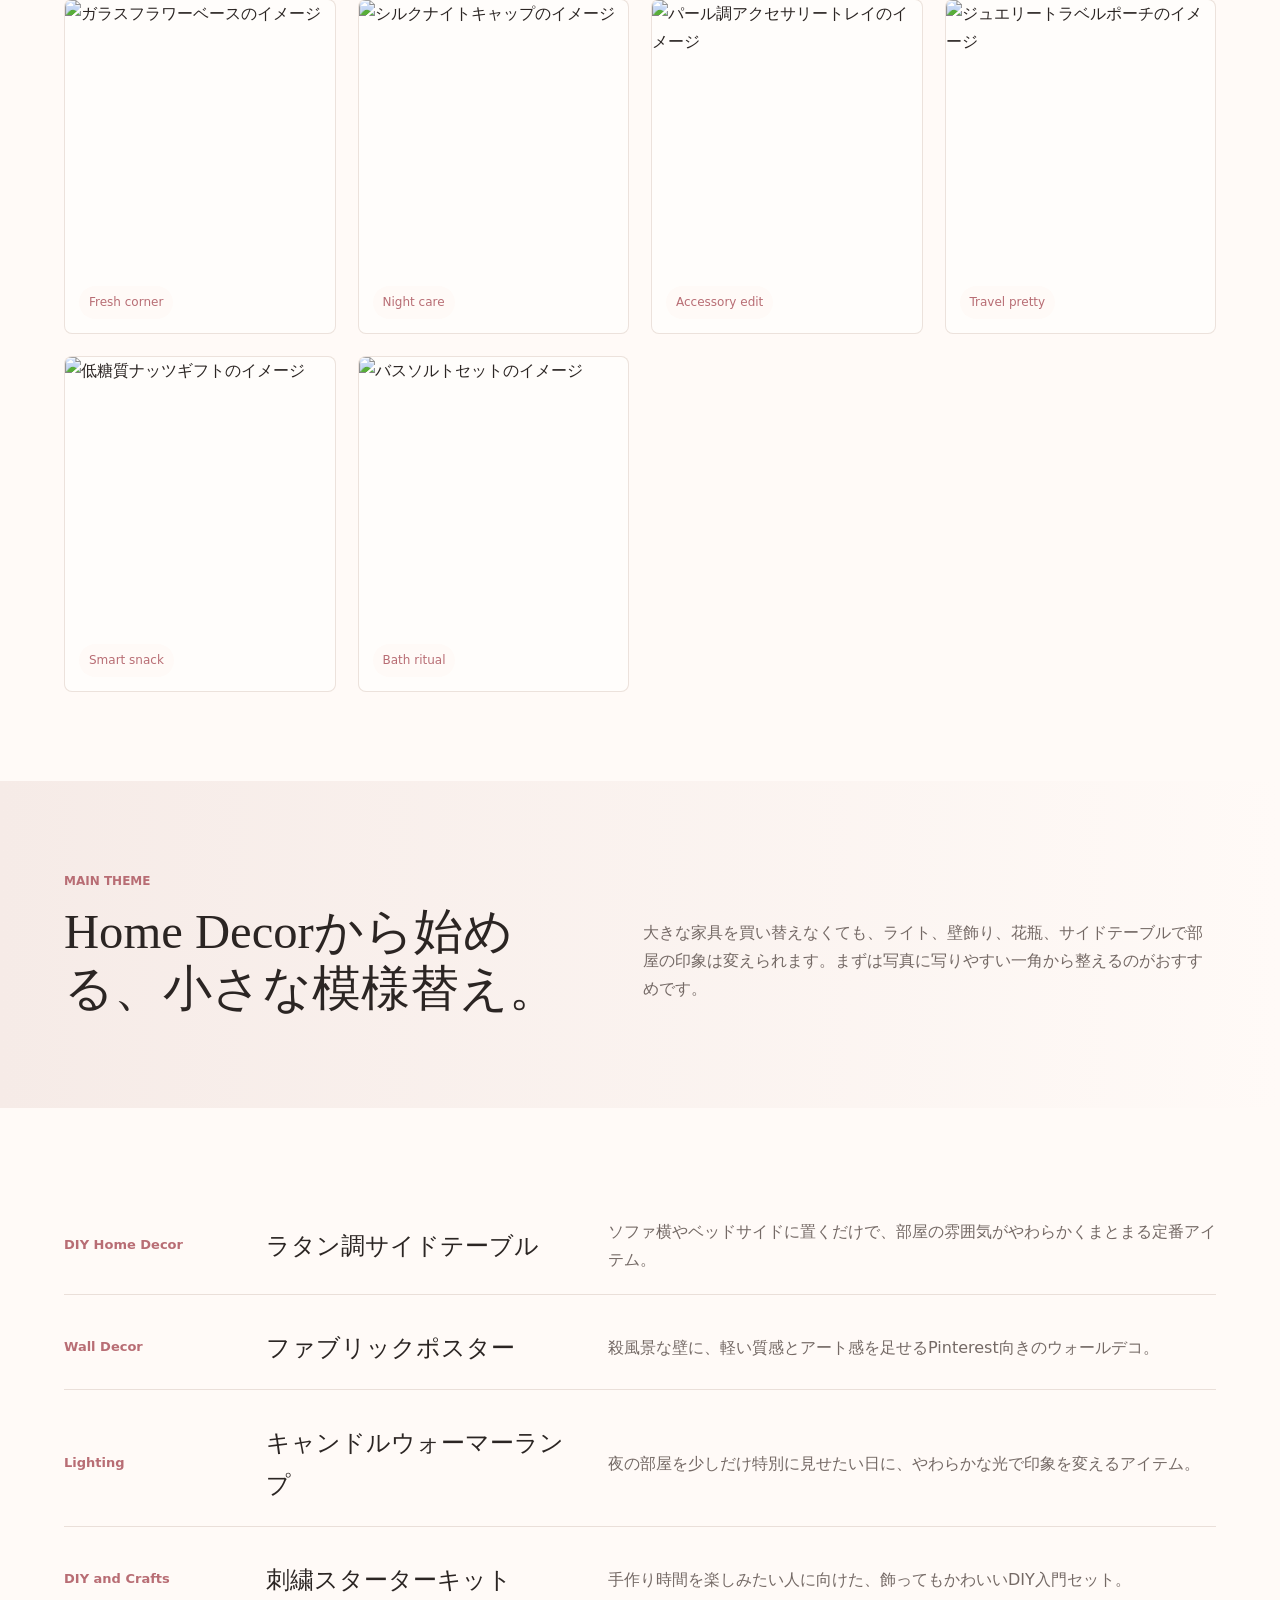
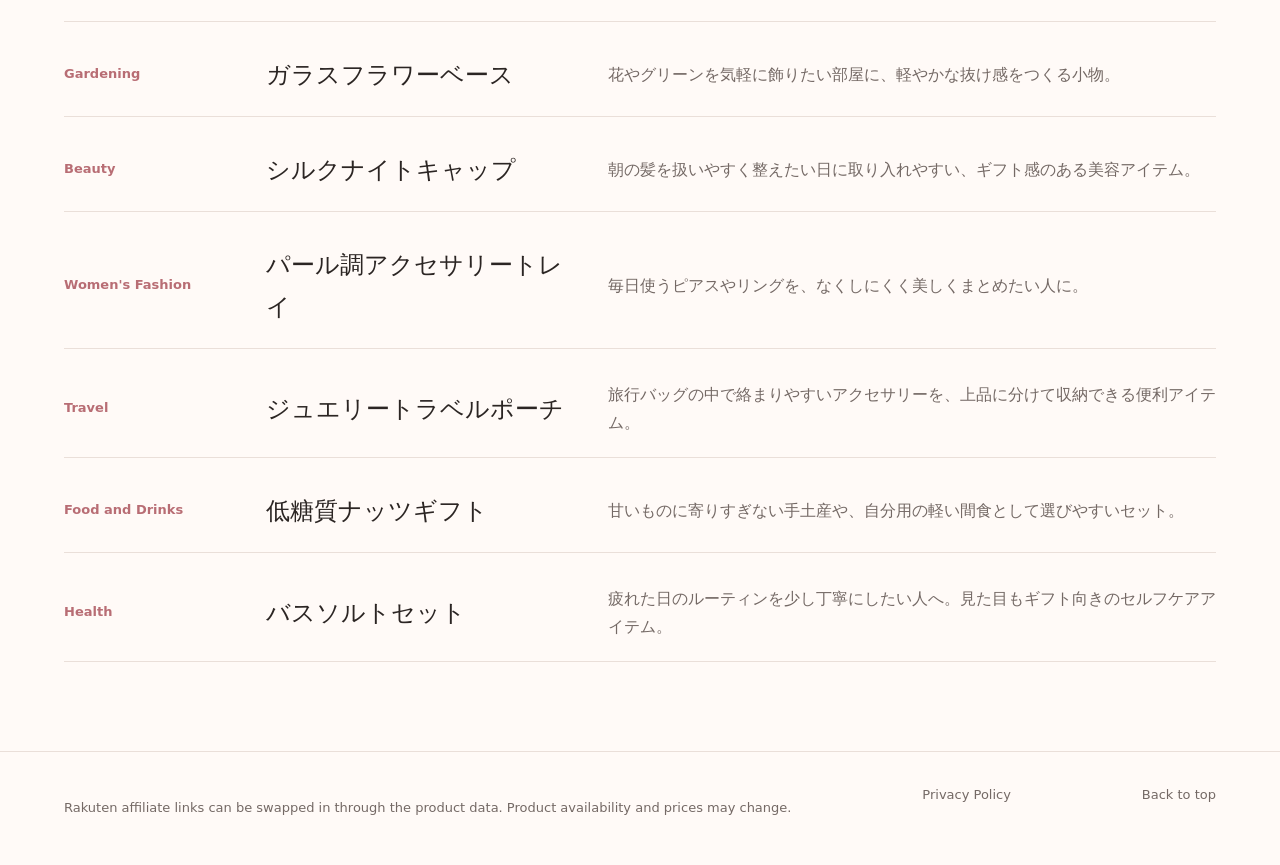
==== commit 1e29956e: "Add privacy policy page" ====
--- a/index.html
+++ b/index.html
@@ -257,6 +257,7 @@
 
   <footer class="footer">
     <p>Rakuten affiliate links can be swapped in through the product data. Product availability and prices may change.</p>
+    <a href="privacy.html">Privacy Policy</a>
     <a href="#top" data-back-top>Back to top</a>
   </footer>
 
--- a/assets/css/styles.css
+++ b/assets/css/styles.css
@@ -220,6 +220,31 @@
 }
 .cta-panel p { max-width: 680px; color: var(--muted); }
 
+.legal-page {
+  padding: clamp(42px, 7vw, 92px) clamp(18px, 5vw, 72px);
+}
+.legal-hero {
+  max-width: 860px;
+  margin-bottom: clamp(32px, 5vw, 56px);
+}
+.legal-body {
+  max-width: 920px;
+  display: grid;
+  gap: 16px;
+}
+.legal-body h2 {
+  margin-top: 18px;
+  font-size: clamp(22px, 2.5vw, 34px);
+}
+.legal-body p {
+  margin: 0;
+  color: var(--muted);
+}
+.legal-updated {
+  padding-top: 18px;
+  border-top: 1px solid var(--line);
+}
+
 .footer {
   display: flex;
   justify-content: space-between;
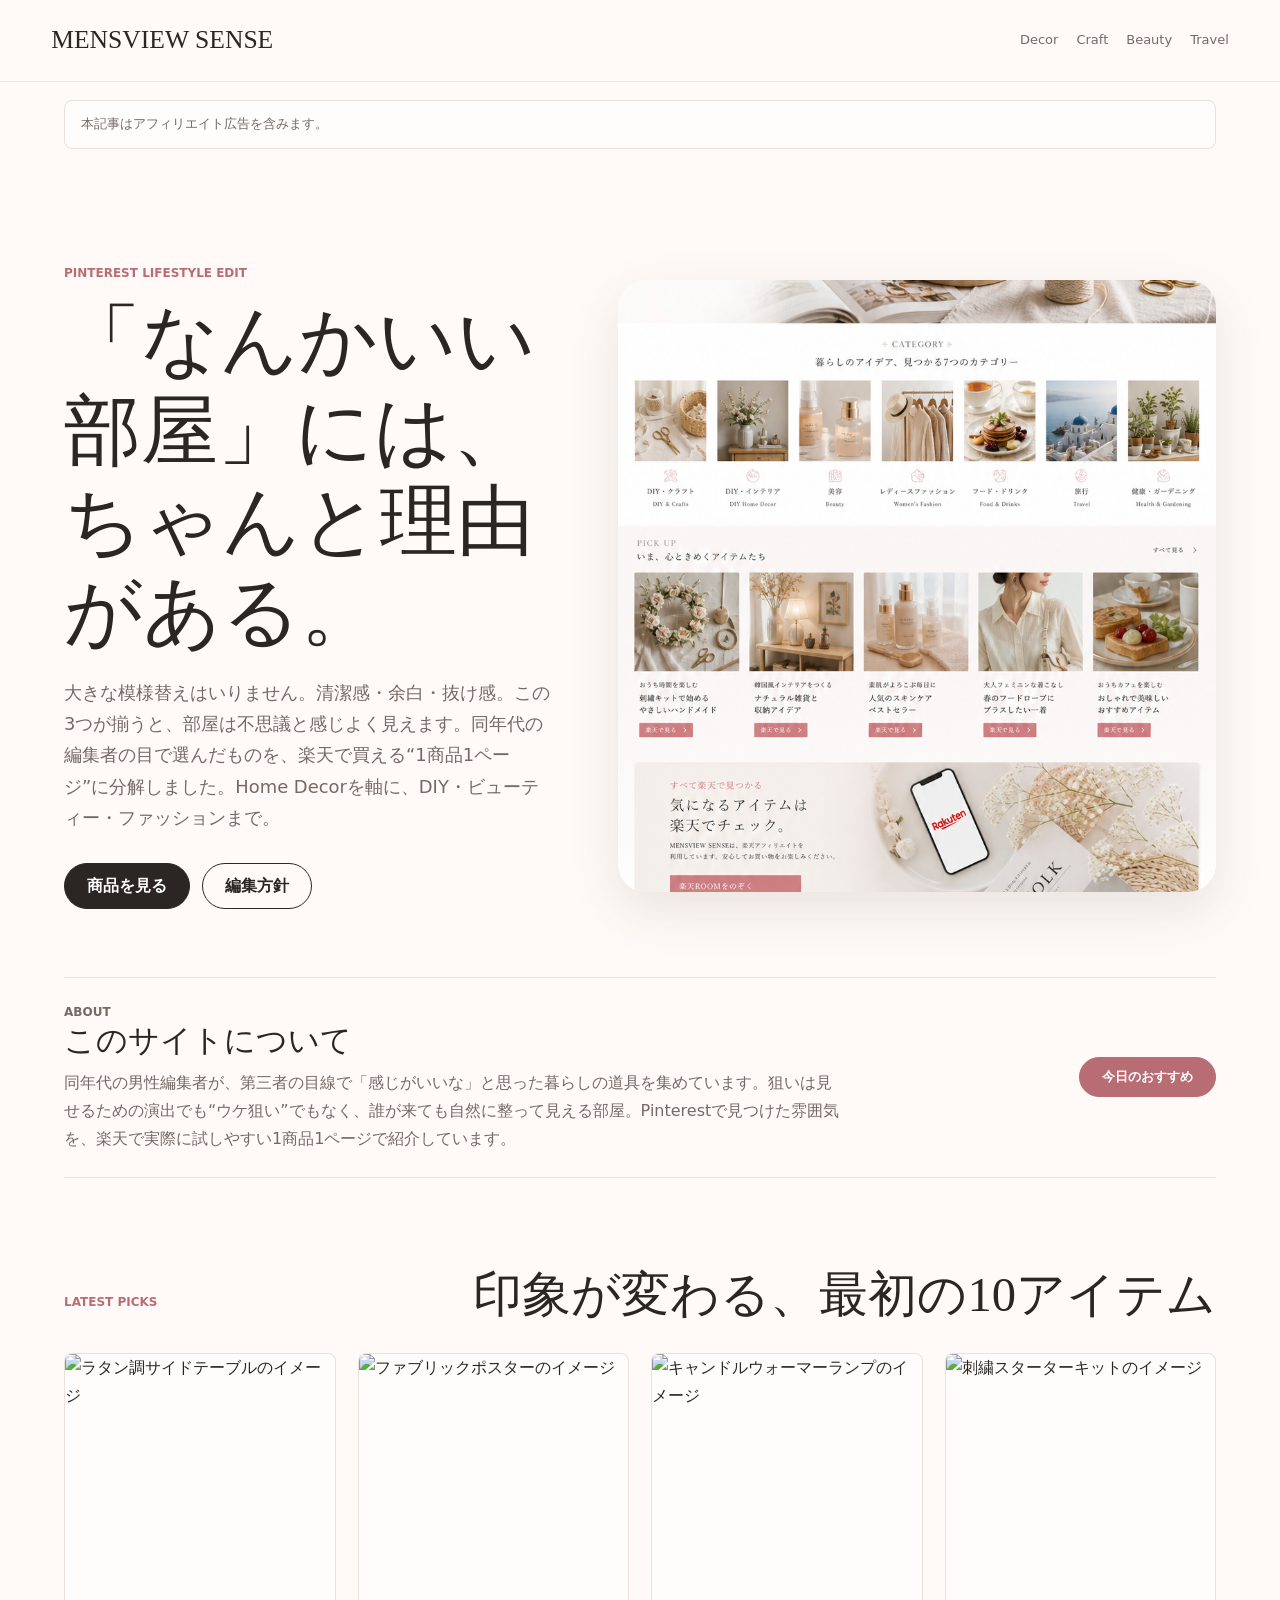
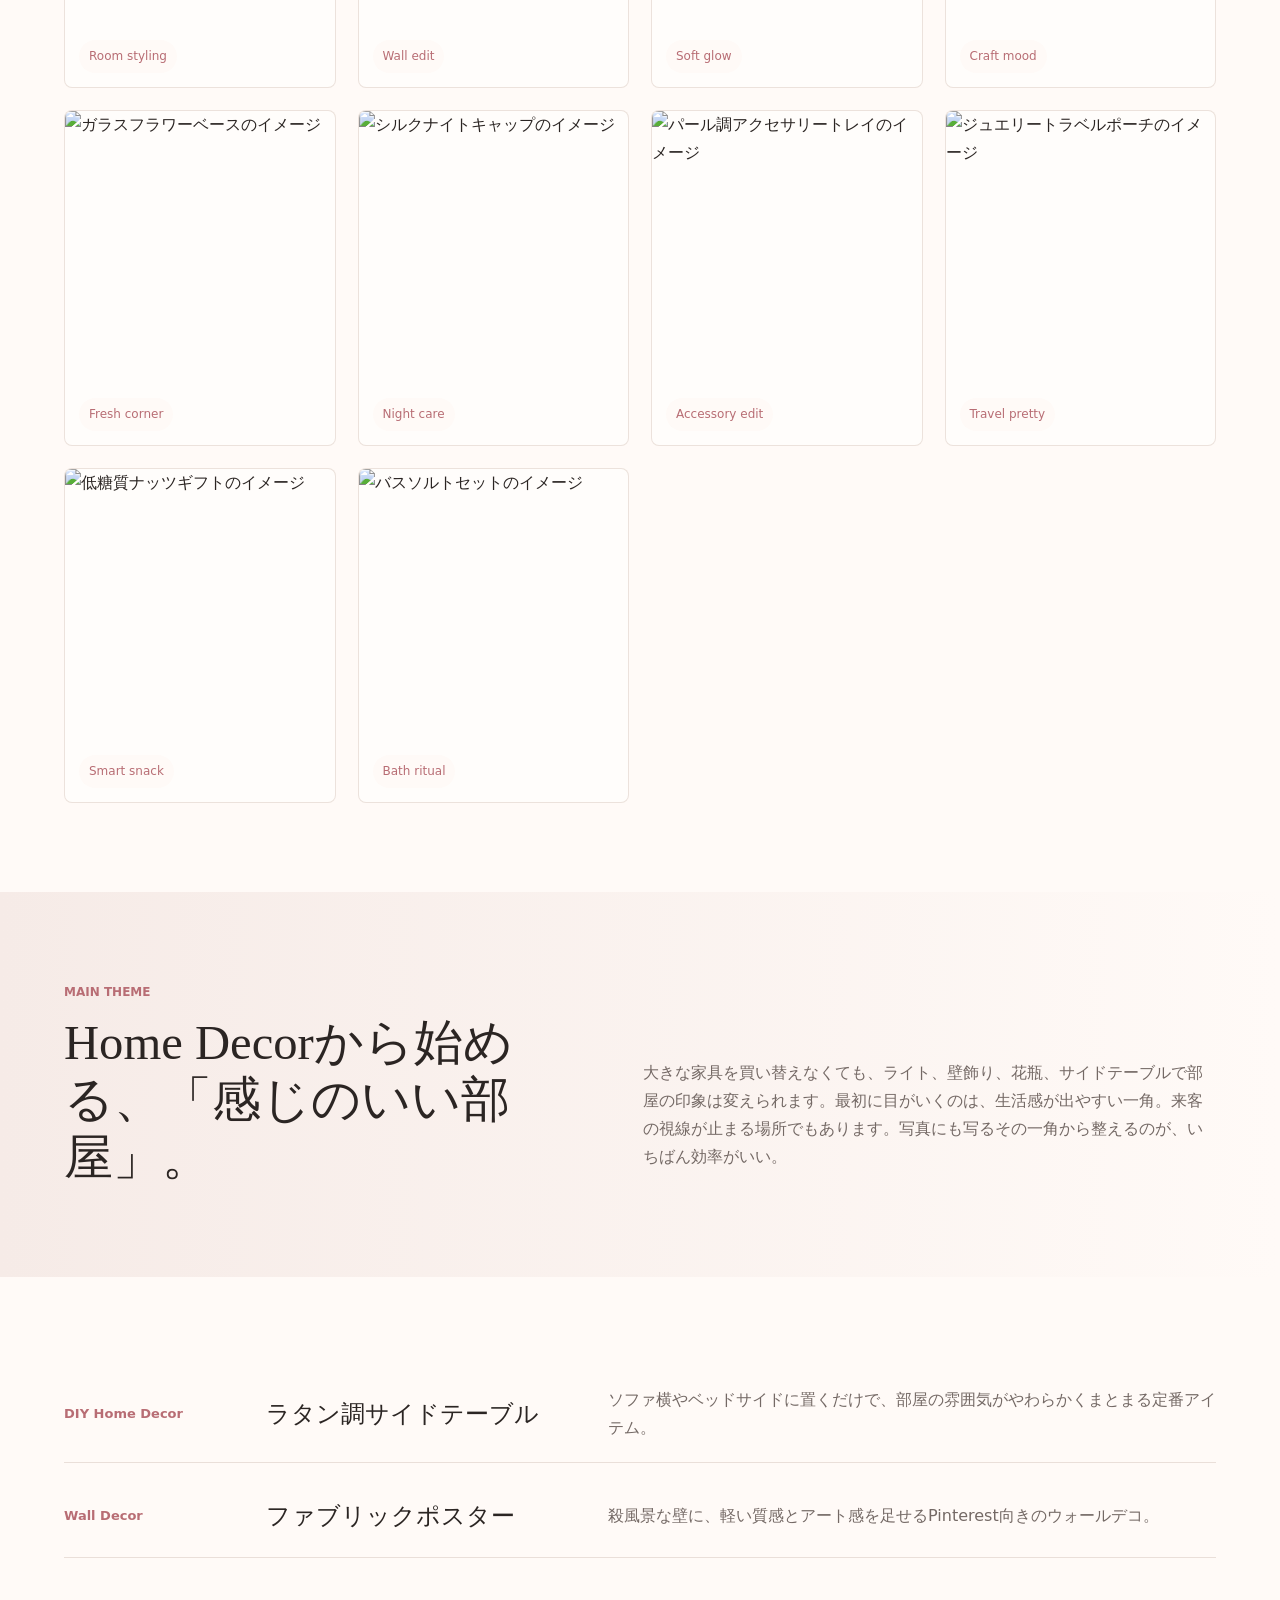
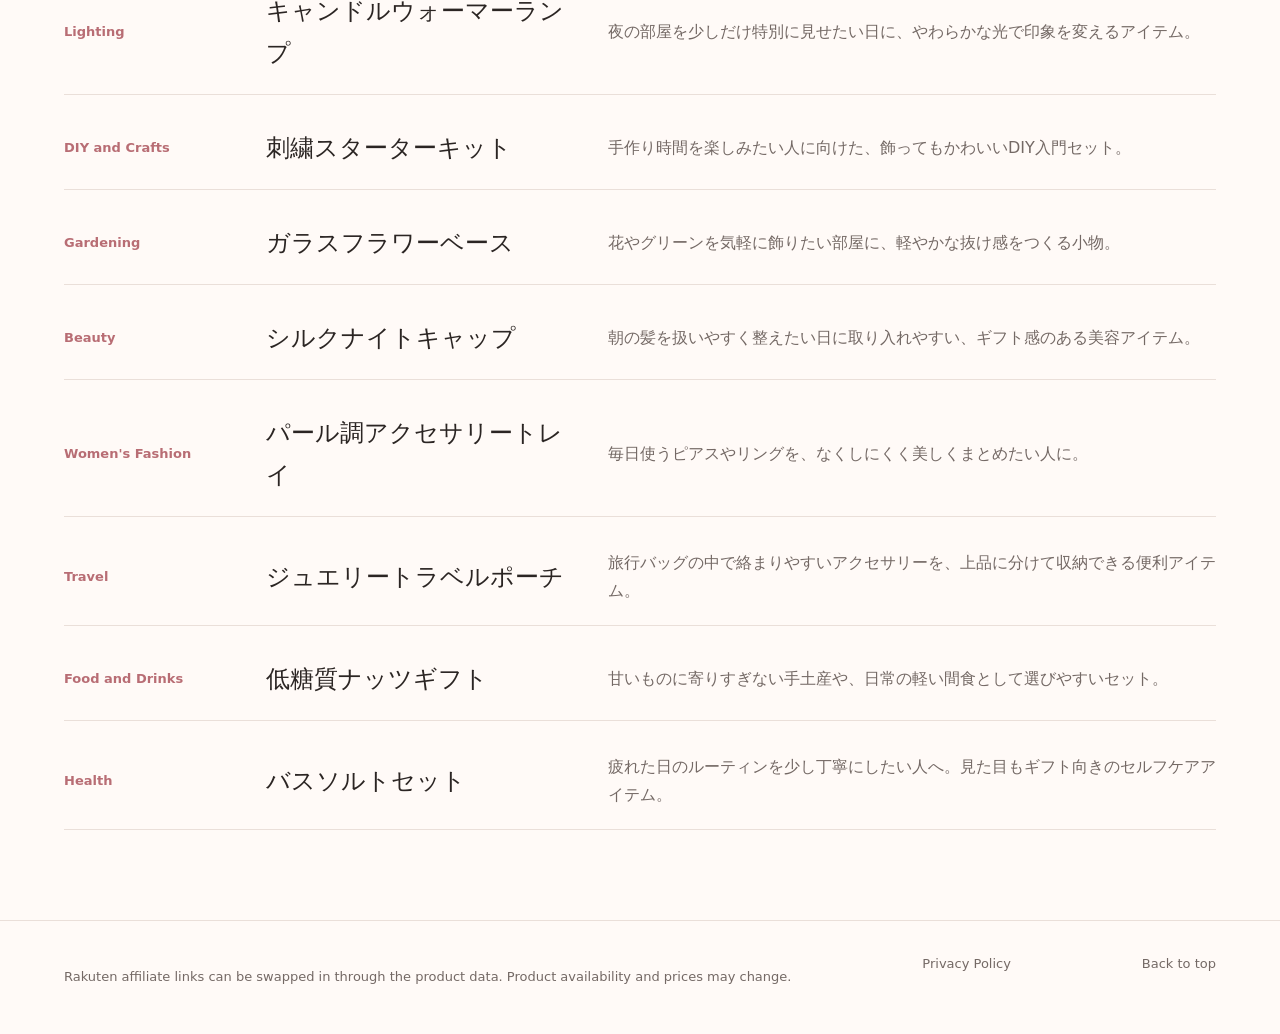
==== commit 84e01314: "Refine editorial voice and site copy" ====
--- a/index.html
+++ b/index.html
@@ -3,7 +3,7 @@
 <head>
   <meta charset="UTF-8">
   <meta name="viewport" content="width=device-width, initial-scale=1.0">
-  <meta name="description" content="Pinterestから見つけたい、暮らし・美容・ファッション・旅の楽天アイテムを上品にまとめるライフスタイル編集ページ。">
+  <meta name="description" content="同年代の男性編集者の目線で選ぶ、誰が来ても感じのいい部屋づくり。Home Decorを軸に、楽天ですぐ試せる1商品1ページのガイドです。">
   <title>MENSVIEW SENSE | Pinterest Lifestyle Edit</title>
   <link rel="preconnect" href="https://images.unsplash.com">
   <link rel="stylesheet" href="assets/css/styles.css">
@@ -27,27 +27,31 @@
     <section class="hero">
       <div class="hero__copy reveal">
         <p class="eyebrow">Pinterest Lifestyle Edit</p>
-        <h1>部屋と私を、少しだけ上品に整える楽天セレクト。</h1>
-        <p class="lead">Home Decorを軸に、DIY、Beauty、Fashion、Food、Travel、Health、Gardeningまで。眺めて楽しく、買い物に進みやすい1商品1ページの編集型ガイドです。</p>
+        <h1>「なんかいい部屋」には、ちゃんと理由がある。</h1>
+        <p class="lead">大きな模様替えはいりません。清潔感・余白・抜け感。この3つが揃うと、部屋は不思議と感じよく見えます。同年代の編集者の目で選んだものを、楽天で買える“1商品1ページ”に分解しました。Home Decorを軸に、DIY・ビューティー・ファッションまで。</p>
         <div class="hero__actions">
           <a class="button" href="#latest">商品を見る</a>
           <a class="button button--ghost" href="#about">編集方針</a>
         </div>
       </div>
       <div class="hero__visual reveal">
-        <img src="assets/img/soft-editorial-atelier.png" alt="上品でガーリーなライフスタイル商品ページのビジュアル案">
+        <img src="assets/img/soft-editorial-atelier.png" alt="清潔感と余白を意識した編集型ライフスタイルページのビジュアル">
       </div>
     </section>
 
     <section class="intro-strip" id="about">
-      <p>清潔感、高級感、Girlyな余白。Pinterestで気になった商品を、楽天で探しやすい形に整えています。</p>
+      <div>
+        <p class="eyebrow">About</p>
+        <h2>このサイトについて</h2>
+        <p>同年代の男性編集者が、第三者の目線で「感じがいいな」と思った暮らしの道具を集めています。狙いは見せるための演出でも“ウケ狙い”でもなく、誰が来ても自然に整って見える部屋。Pinterestで見つけた雰囲気を、楽天で実際に試しやすい1商品1ページで紹介しています。</p>
+      </div>
           <button class="small-button" type="button" data-random-pick data-products="rattan-side-table,fabric-wall-poster,candle-warmer-lamp,embroidery-starter-kit,glass-flower-vase,silk-night-cap,pearl-accessory-tray,jewelry-travel-pouch,healthy-nuts-gift,bath-salt-set">今日のおすすめ</button>
     </section>
 
     <section class="section" id="latest">
       <div class="section__heading">
         <p class="eyebrow">Latest Picks</p>
-        <h2>最初の10アイテム</h2>
+        <h2>印象が変わる、最初の10アイテム</h2>
       </div>
       <div class="product-grid">
         
@@ -186,9 +190,9 @@
     <section class="magazine section" id="decor">
       <div>
         <p class="eyebrow">Main Theme</p>
-        <h2>Home Decorから始める、小さな模様替え。</h2>
-      </div>
-      <p>大きな家具を買い替えなくても、ライト、壁飾り、花瓶、サイドテーブルで部屋の印象は変えられます。まずは写真に写りやすい一角から整えるのがおすすめです。</p>
+        <h2>Home Decorから始める、「感じのいい部屋」。</h2>
+      </div>
+      <p>大きな家具を買い替えなくても、ライト、壁飾り、花瓶、サイドテーブルで部屋の印象は変えられます。最初に目がいくのは、生活感が出やすい一角。来客の視線が止まる場所でもあります。写真にも写るその一角から整えるのが、いちばん効率がいい。</p>
     </section>
 
     <section class="category-bands section">
@@ -244,7 +248,7 @@
         <a class="category-band reveal" href="products/healthy-nuts-gift.html">
           <span>Food and Drinks</span>
           <strong>低糖質ナッツギフト</strong>
-          <em>甘いものに寄りすぎない手土産や、自分用の軽い間食として選びやすいセット。</em>
+          <em>甘いものに寄りすぎない手土産や、日常の軽い間食として選びやすいセット。</em>
         </a>
 
         <a class="category-band reveal" href="products/bath-salt-set.html">
--- a/assets/css/styles.css
+++ b/assets/css/styles.css
@@ -106,6 +106,10 @@
   justify-content: space-between;
   gap: 18px;
 }
+.intro-strip h2 {
+  margin: 0 0 10px;
+  font-size: clamp(22px, 2.4vw, 34px);
+}
 .intro-strip p { max-width: 780px; margin: 0; color: var(--muted); }
 .small-button { min-height: 40px; border-color: var(--rose); background: var(--rose); white-space: nowrap; }
 
@@ -212,6 +216,139 @@
 .detail-grid { display: grid; grid-template-columns: repeat(3, minmax(0, 1fr)); gap: 22px; margin-top: 26px; }
 .detail-grid > div { border-top: 1px solid var(--line); padding-top: 18px; }
 .detail-grid p { color: var(--muted); }
+.lp-hero .lead {
+  color: var(--ink);
+  font-size: clamp(18px, 1.8vw, 24px);
+}
+.editor-note {
+  margin: 18px 0 0;
+  padding: 16px 18px;
+  border-left: 3px solid var(--rose);
+  background: #fffdfb;
+  color: var(--muted);
+}
+.lp-section {
+  padding: clamp(42px, 7vw, 82px) clamp(18px, 5vw, 72px);
+}
+.lp-section > p {
+  max-width: 860px;
+  color: var(--muted);
+  font-size: 17px;
+}
+.lp-problem {
+  background: #fffdfb;
+}
+.lp-problem h2,
+.lp-section h2 {
+  max-width: 900px;
+  margin-bottom: 18px;
+}
+.lp-split {
+  display: grid;
+  grid-template-columns: minmax(0, 1fr) minmax(280px, 380px);
+  gap: clamp(24px, 5vw, 70px);
+  align-items: start;
+}
+.check-list,
+.scene-grid ul {
+  display: grid;
+  gap: 12px;
+  margin: 24px 0 0;
+  padding: 0;
+  list-style: none;
+}
+.check-list li,
+.scene-grid li {
+  position: relative;
+  padding: 14px 0 14px 28px;
+  border-top: 1px solid var(--line);
+  color: var(--muted);
+}
+.check-list li::before,
+.scene-grid li::before {
+  content: "";
+  position: absolute;
+  left: 0;
+  top: 24px;
+  width: 9px;
+  height: 9px;
+  border-radius: 999px;
+  background: var(--rose);
+}
+.proof-card {
+  position: sticky;
+  top: 96px;
+  padding: 24px;
+  border: 1px solid var(--line);
+  border-radius: 8px;
+  background: #fffdfb;
+  box-shadow: var(--shadow);
+}
+.proof-grid {
+  display: grid;
+  gap: 14px;
+  margin: 18px 0 22px;
+}
+.proof-grid div {
+  padding-bottom: 12px;
+  border-bottom: 1px solid var(--line);
+}
+.proof-grid span {
+  display: block;
+  color: var(--rose);
+  font-size: 12px;
+  font-weight: 700;
+}
+.proof-grid strong {
+  display: block;
+  margin-top: 3px;
+  font-weight: 600;
+}
+.scene-grid {
+  display: grid;
+  grid-template-columns: repeat(3, minmax(0, 1fr));
+  gap: 22px;
+  margin-top: 26px;
+}
+.scene-grid > div {
+  border-top: 1px solid var(--line);
+  padding-top: 18px;
+}
+.scene-grid p {
+  color: var(--muted);
+}
+.gallery-grid {
+  display: grid;
+  grid-template-columns: repeat(3, minmax(0, 1fr));
+  gap: 18px;
+  margin-top: 24px;
+}
+.gallery-grid figure {
+  aspect-ratio: 4 / 5;
+  margin: 0;
+  overflow: hidden;
+  border-radius: 8px;
+  background: #fffdfb;
+}
+.faq-list {
+  display: grid;
+  gap: 12px;
+  max-width: 900px;
+  margin-top: 24px;
+}
+.faq-list details {
+  border-top: 1px solid var(--line);
+  padding: 18px 0;
+}
+.faq-list summary {
+  cursor: pointer;
+  font-family: Georgia, "Times New Roman", "Yu Mincho", serif;
+  font-size: 22px;
+}
+.faq-list p {
+  margin: 12px 0 0;
+  color: var(--muted);
+}
 .cta-panel {
   margin: clamp(42px, 7vw, 82px) clamp(18px, 5vw, 72px);
   padding: clamp(32px, 5vw, 58px);
@@ -258,10 +395,12 @@
 .reveal.is-visible { transform: translateY(0); }
 
 @media (max-width: 1000px) {
-  .hero, .product-hero, .magazine { grid-template-columns: 1fr; }
+  .hero, .product-hero, .magazine, .lp-split { grid-template-columns: 1fr; }
   .hero__visual { min-height: 360px; height: 50vh; }
   .product-grid { grid-template-columns: repeat(2, minmax(0, 1fr)); }
-  .detail-grid { grid-template-columns: 1fr; }
+  .detail-grid, .scene-grid { grid-template-columns: 1fr; }
+  .proof-card { position: static; }
+  .gallery-grid { grid-template-columns: repeat(2, minmax(0, 1fr)); }
 }
 @media (max-width: 680px) {
   .site-header { align-items: flex-start; flex-direction: column; }
@@ -269,6 +408,7 @@
   .hero__visual { min-height: 280px; border-radius: 18px; }
   .intro-strip, .section__heading, .footer { align-items: flex-start; flex-direction: column; }
   .product-grid { grid-template-columns: 1fr; }
+  .gallery-grid { grid-template-columns: 1fr; }
   .category-band { grid-template-columns: 1fr; gap: 4px; }
   .product-hero__image { border-radius: 18px; }
 }
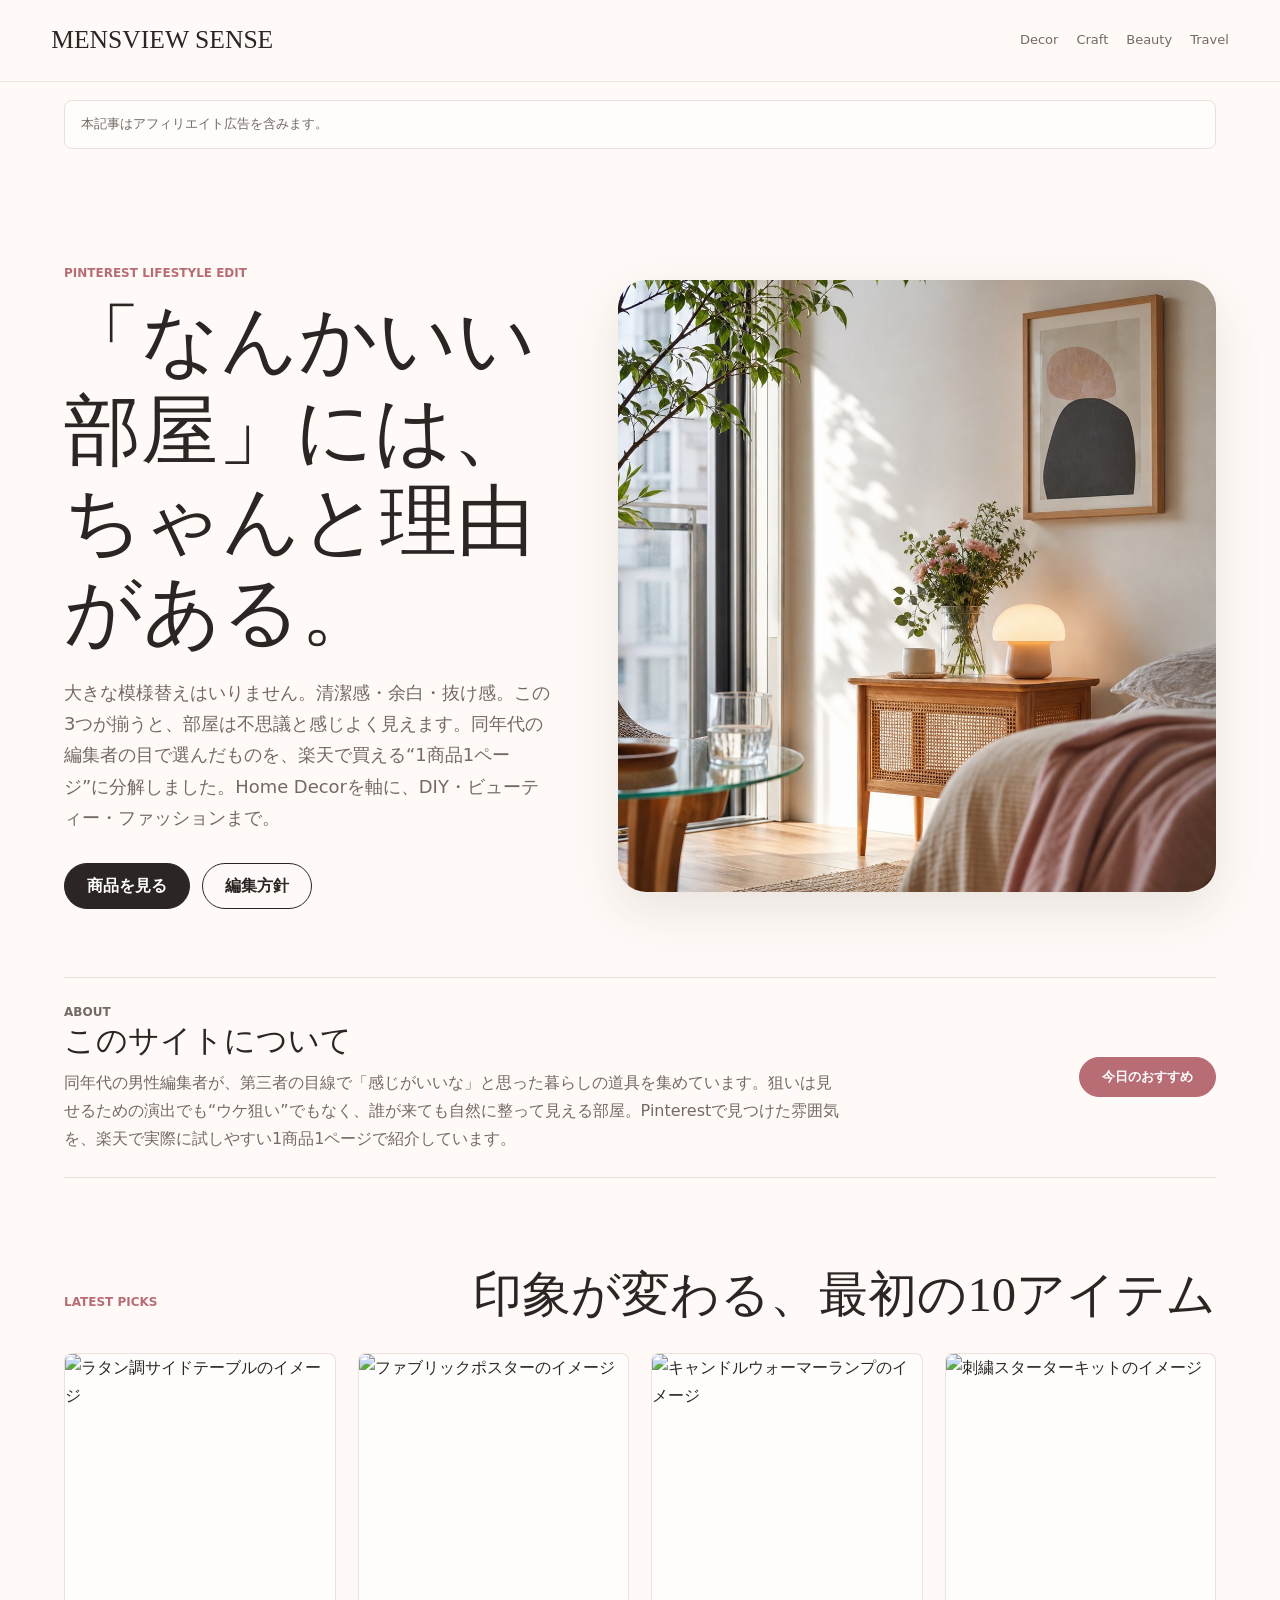
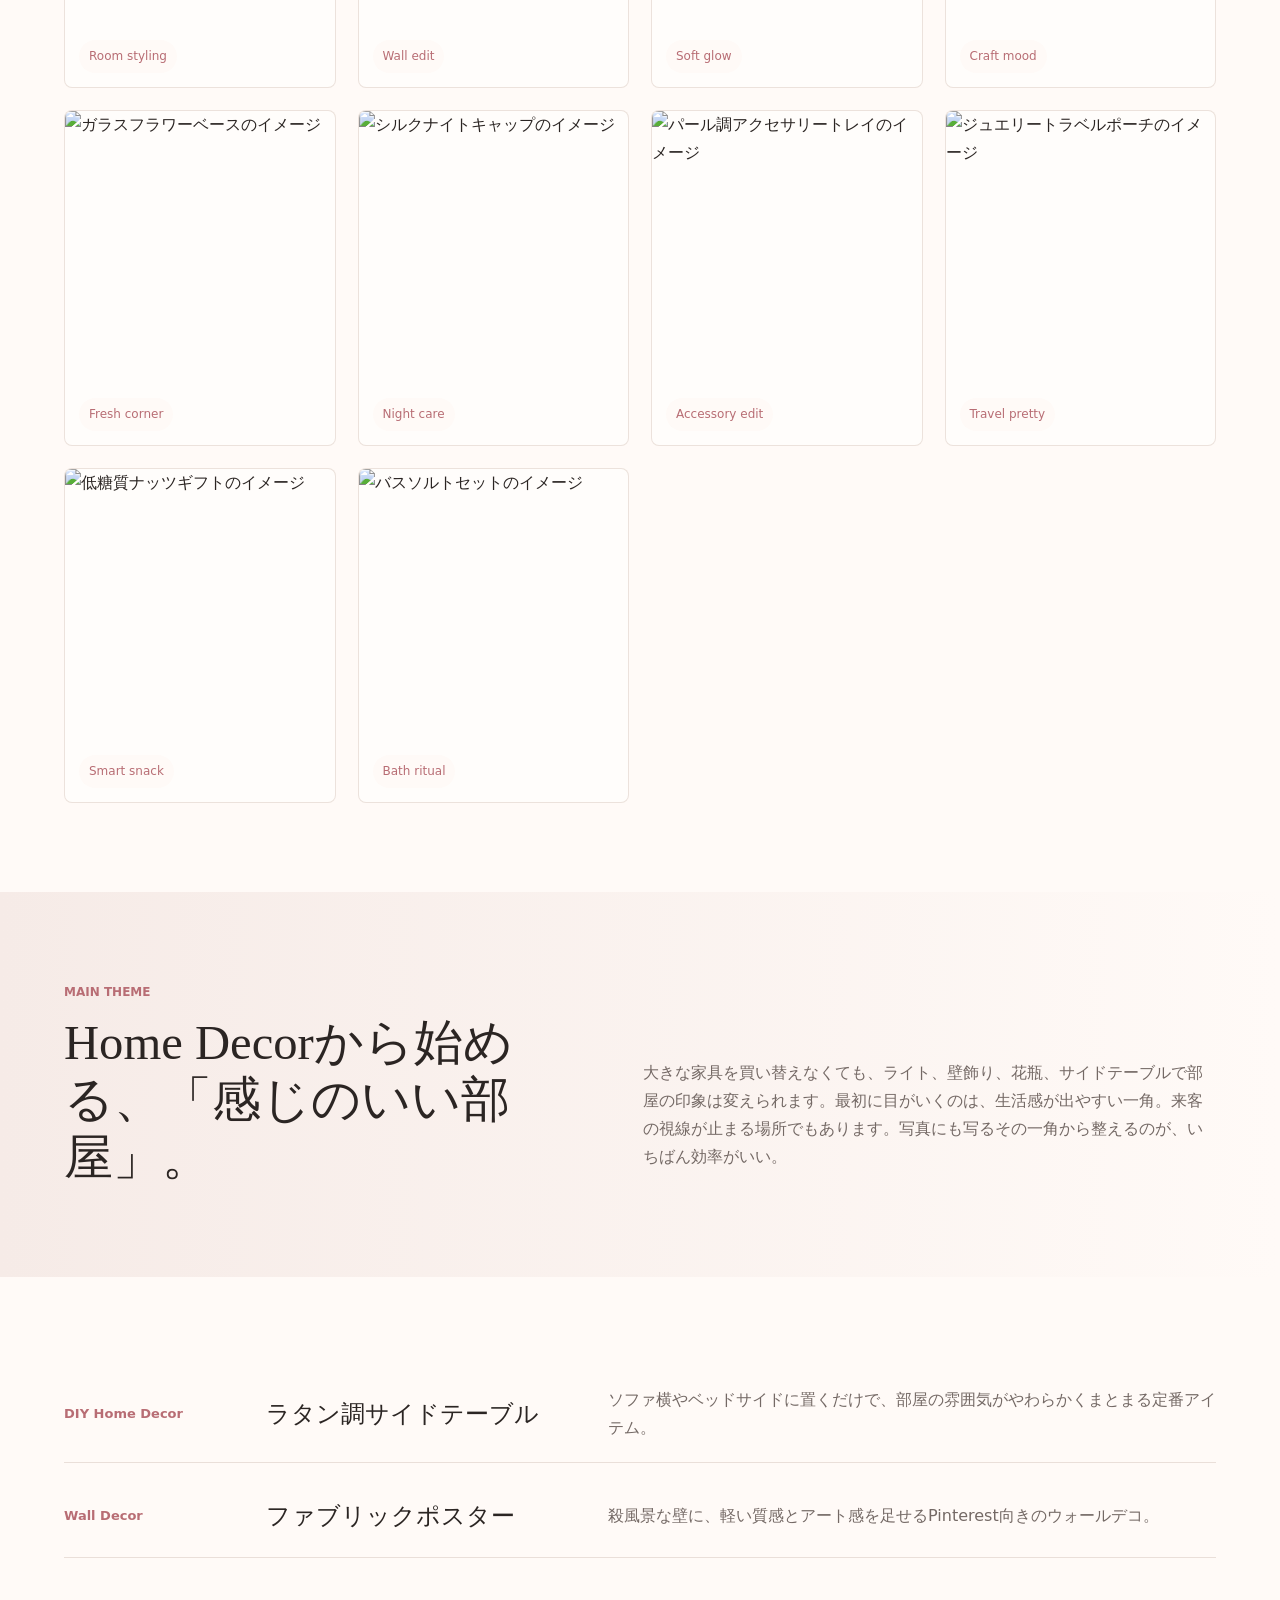
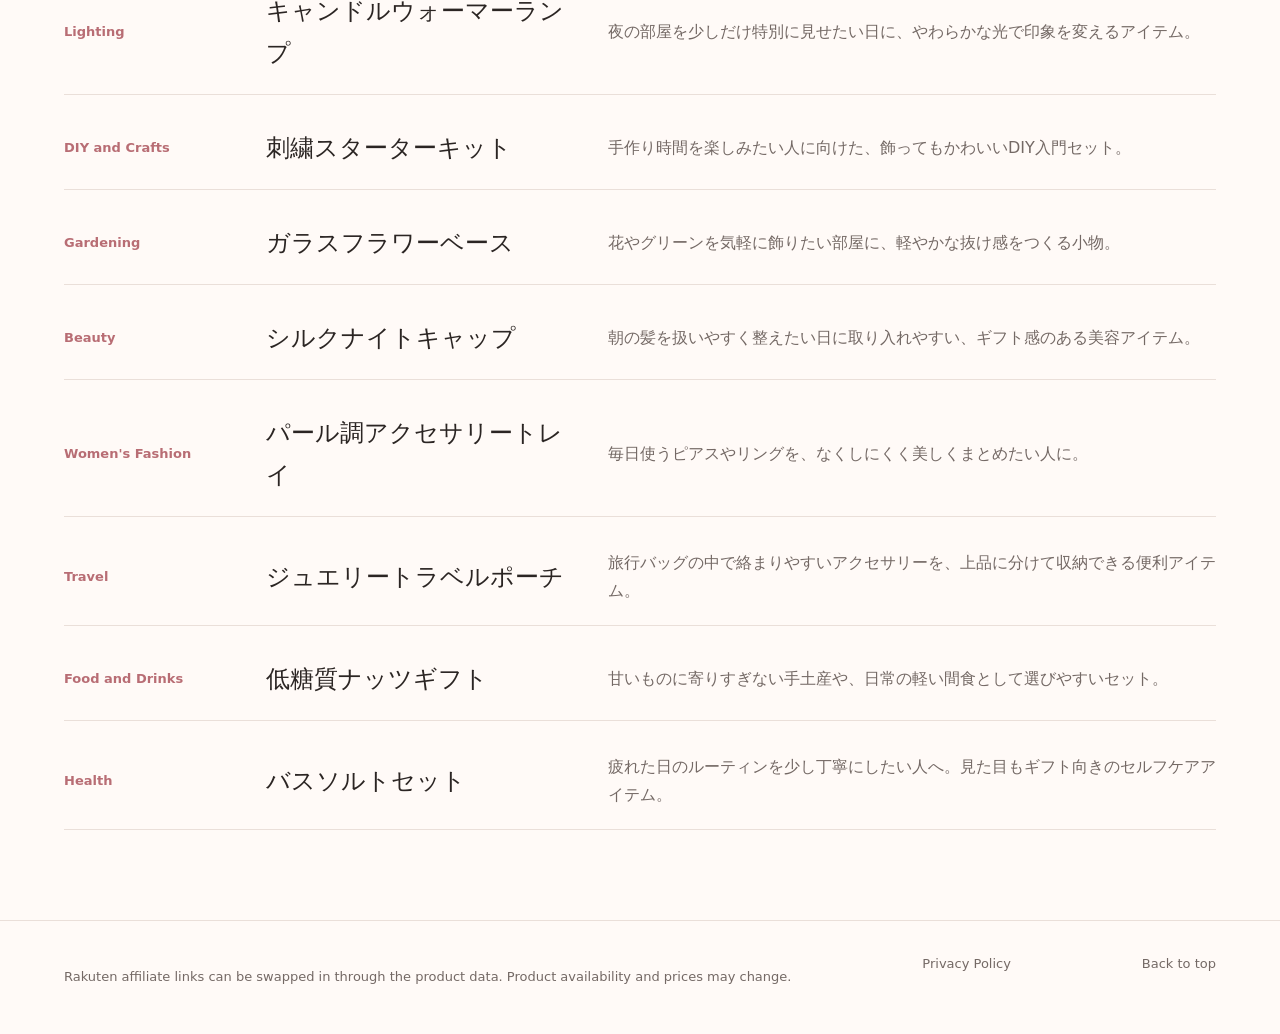
==== commit 3dac8710: "Add generated hero image" ====
--- a/index.html
+++ b/index.html
@@ -35,7 +35,7 @@
         </div>
       </div>
       <div class="hero__visual reveal">
-        <img src="assets/img/soft-editorial-atelier.png" alt="清潔感と余白を意識した編集型ライフスタイルページのビジュアル">
+        <img src="images/mensview-sense-hero.jpg" alt="清潔感と余白を意識した部屋づくりの編集ビジュアル">
       </div>
     </section>
 
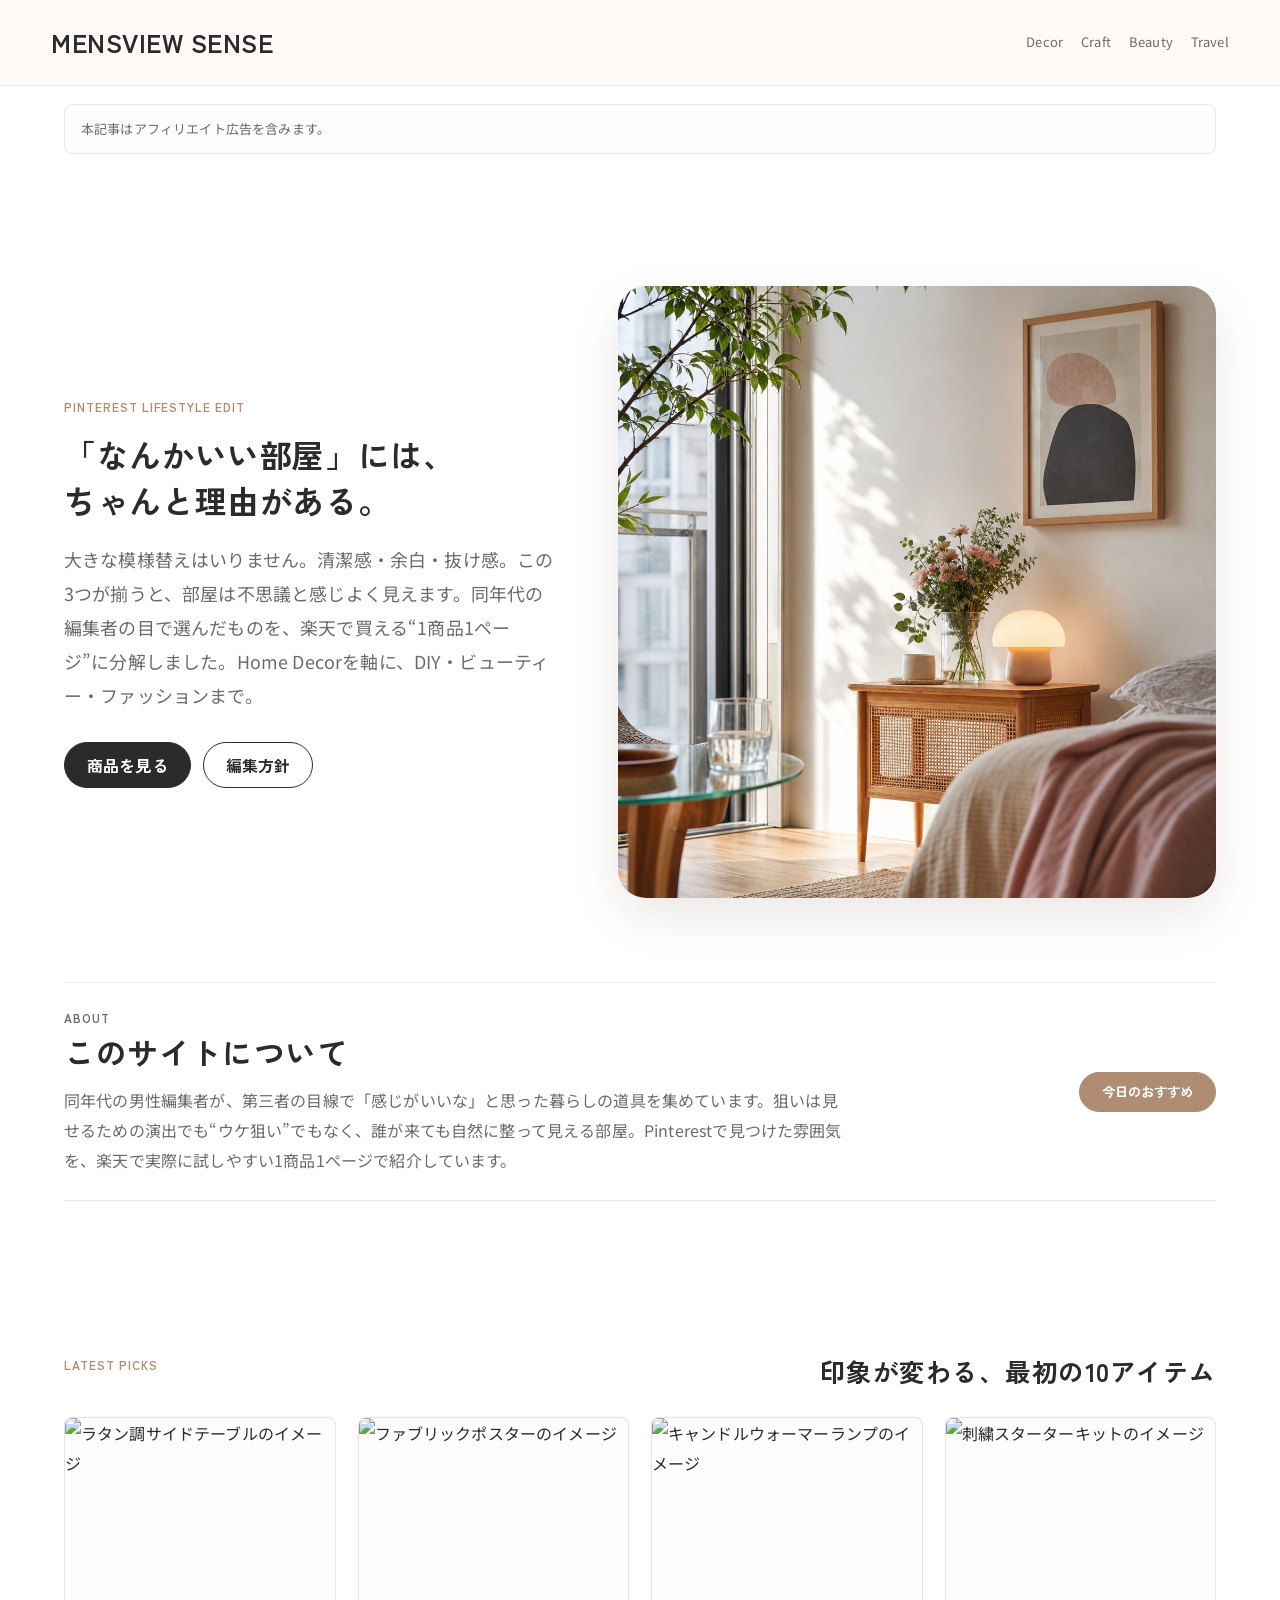
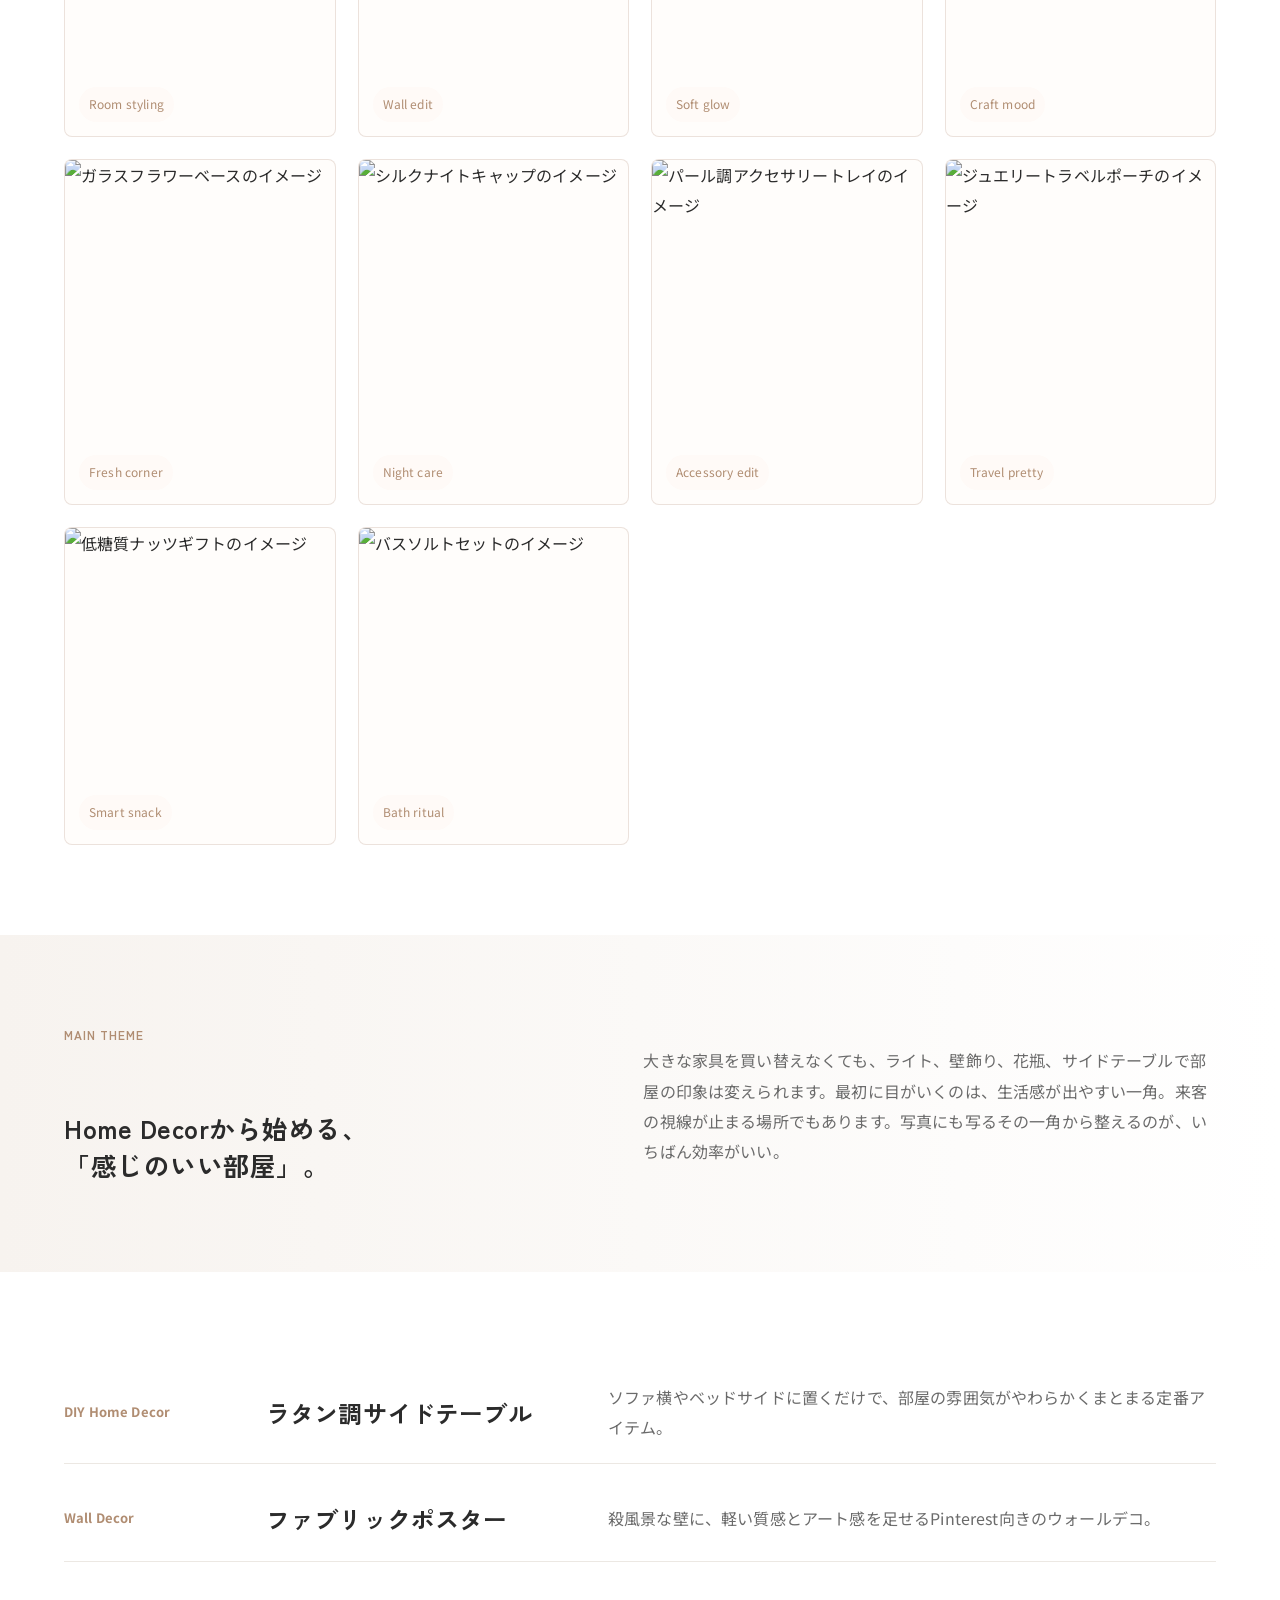
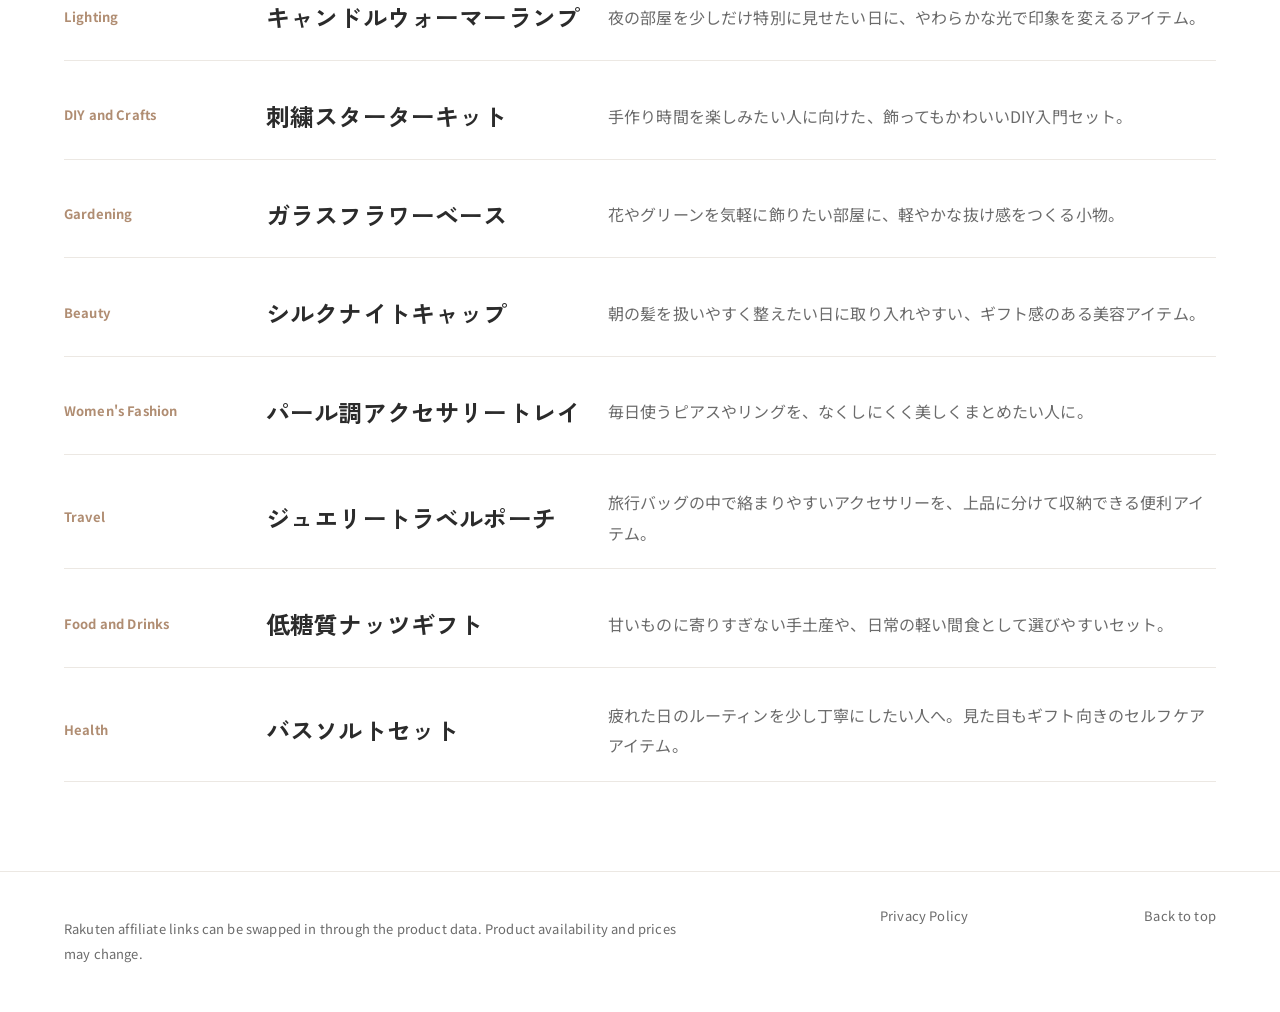
==== commit bbe0778c: "Apply product page rules to affiliate LPs" ====
--- a/index.html
+++ b/index.html
@@ -6,6 +6,9 @@
   <meta name="description" content="同年代の男性編集者の目線で選ぶ、誰が来ても感じのいい部屋づくり。Home Decorを軸に、楽天ですぐ試せる1商品1ページのガイドです。">
   <title>MENSVIEW SENSE | Pinterest Lifestyle Edit</title>
   <link rel="preconnect" href="https://images.unsplash.com">
+  <link rel="preconnect" href="https://fonts.googleapis.com">
+  <link rel="preconnect" href="https://fonts.gstatic.com" crossorigin>
+  <link href="https://fonts.googleapis.com/css2?family=Zen+Kaku+Gothic+New:wght@500;700&family=Noto+Sans+JP:wght@400;500&display=swap" rel="stylesheet">
   <link rel="stylesheet" href="assets/css/styles.css">
 </head>
 <body id="top">
--- a/assets/css/styles.css
+++ b/assets/css/styles.css
@@ -1,14 +1,18 @@
 :root {
-  --ink: #2b2523;
-  --muted: #746965;
-  --line: #eadfd9;
-  --paper: #fffaf7;
-  --soft: #f6ebe7;
-  --blush: #d99b9a;
-  --rose: #b86d74;
+  --font-head: "Zen Kaku Gothic New", "Noto Sans JP", sans-serif;
+  --font-body: "Noto Sans JP", sans-serif;
+  --ink: #2b2b2b;
+  --muted: #6b6b6b;
+  --sub: #6b6b6b;
+  --line: #ece8e3;
+  --paper: #ffffff;
+  --soft: #f7f3ef;
+  --accent: #b08d72;
+  --rose: #b08d72;
   --sage: #8d9b84;
   --champagne: #d7b978;
   --shadow: 0 18px 50px rgba(86, 62, 52, .12);
+  --measure: 640px;
 }
 
 * { box-sizing: border-box; }
@@ -17,8 +21,10 @@
   margin: 0;
   color: var(--ink);
   background: var(--paper);
-  font-family: "Hiragino Kaku Gothic ProN", "Yu Gothic", "Noto Sans JP", system-ui, sans-serif;
-  line-height: 1.75;
+  font-family: var(--font-body);
+  line-height: 1.9;
+  font-size: 16px;
+  letter-spacing: .01em;
 }
 a { color: inherit; text-decoration: none; }
 img { display: block; width: 100%; height: 100%; object-fit: cover; }
@@ -37,9 +43,10 @@
   backdrop-filter: blur(16px);
 }
 .brand {
-  font-family: Georgia, "Times New Roman", serif;
+  font-family: var(--font-head);
+  font-weight: 700;
   font-size: clamp(18px, 2vw, 26px);
-  letter-spacing: 0;
+  letter-spacing: .02em;
 }
 .nav { display: flex; flex-wrap: wrap; gap: 8px 18px; font-size: 13px; color: var(--muted); }
 .nav a:hover { color: var(--rose); }
@@ -58,18 +65,24 @@
   color: var(--rose);
   font-size: 12px;
   font-weight: 700;
-  letter-spacing: 0;
+  font-family: var(--font-head);
+  letter-spacing: .08em;
   text-transform: uppercase;
 }
 h1, h2, h3 {
   margin: 0;
-  font-family: Georgia, "Times New Roman", "Yu Mincho", serif;
-  font-weight: 500;
-  line-height: 1.18;
-}
-h1 { font-size: clamp(42px, 6vw, 86px); }
-h2 { font-size: clamp(28px, 3.8vw, 52px); }
-h3 { font-size: clamp(20px, 2vw, 28px); }
+  font-family: var(--font-head);
+  font-weight: 700;
+  line-height: 1.45;
+  letter-spacing: .02em;
+  max-width: var(--measure);
+  text-wrap: balance;
+  word-break: auto-phrase;
+}
+h1 { font-size: clamp(1.5rem, 5vw, 2rem); }
+h2 { font-size: clamp(1.25rem, 4vw, 1.6rem); margin-top: 2.4em; }
+h3 { font-size: clamp(1.05rem, 3vw, 1.2rem); font-weight: 500; }
+p, li { max-width: var(--measure); overflow-wrap: break-word; }
 .lead { max-width: 620px; color: var(--muted); font-size: clamp(16px, 1.4vw, 19px); }
 .hero__actions { display: flex; flex-wrap: wrap; gap: 12px; margin-top: 30px; }
 .button, .small-button {
@@ -82,6 +95,7 @@
   border-radius: 999px;
   background: var(--ink);
   color: #fff;
+  font-family: var(--font-head);
   font-weight: 700;
   cursor: pointer;
   transition: transform .2s ease, background .2s ease, color .2s ease;
@@ -188,7 +202,7 @@
   border-bottom: 1px solid var(--line);
 }
 .category-band span { color: var(--rose); font-size: 13px; font-weight: 700; }
-.category-band strong { font-family: Georgia, "Times New Roman", serif; font-size: 24px; font-weight: 500; }
+.category-band strong { font-family: var(--font-head); font-size: 24px; font-weight: 700; }
 .category-band em { color: var(--muted); font-style: normal; }
 
 .product-hero {
@@ -249,6 +263,7 @@
   gap: clamp(24px, 5vw, 70px);
   align-items: start;
 }
+.benefit-list,
 .check-list,
 .scene-grid ul {
   display: grid;
@@ -257,6 +272,7 @@
   padding: 0;
   list-style: none;
 }
+.benefit-list li,
 .check-list li,
 .scene-grid li {
   position: relative;
@@ -264,6 +280,7 @@
   border-top: 1px solid var(--line);
   color: var(--muted);
 }
+.benefit-list li::before,
 .check-list li::before,
 .scene-grid li::before {
   content: "";
@@ -275,6 +292,22 @@
   border-radius: 999px;
   background: var(--rose);
 }
+.benefit-list span {
+  display: block;
+  color: var(--ink);
+  font-family: var(--font-head);
+  font-weight: 700;
+}
+.benefit-list p {
+  margin: 4px 0 0;
+  color: var(--muted);
+}
+.rakuten-card {
+  border: 1px solid var(--line);
+  border-radius: 16px;
+  padding: 1.4em 1.6em;
+  max-width: var(--measure);
+}
 .proof-card {
   position: sticky;
   top: 96px;
@@ -342,8 +375,9 @@
 }
 .faq-list summary {
   cursor: pointer;
-  font-family: Georgia, "Times New Roman", "Yu Mincho", serif;
+  font-family: var(--font-head);
   font-size: 22px;
+  font-weight: 700;
 }
 .faq-list p {
   margin: 12px 0 0;
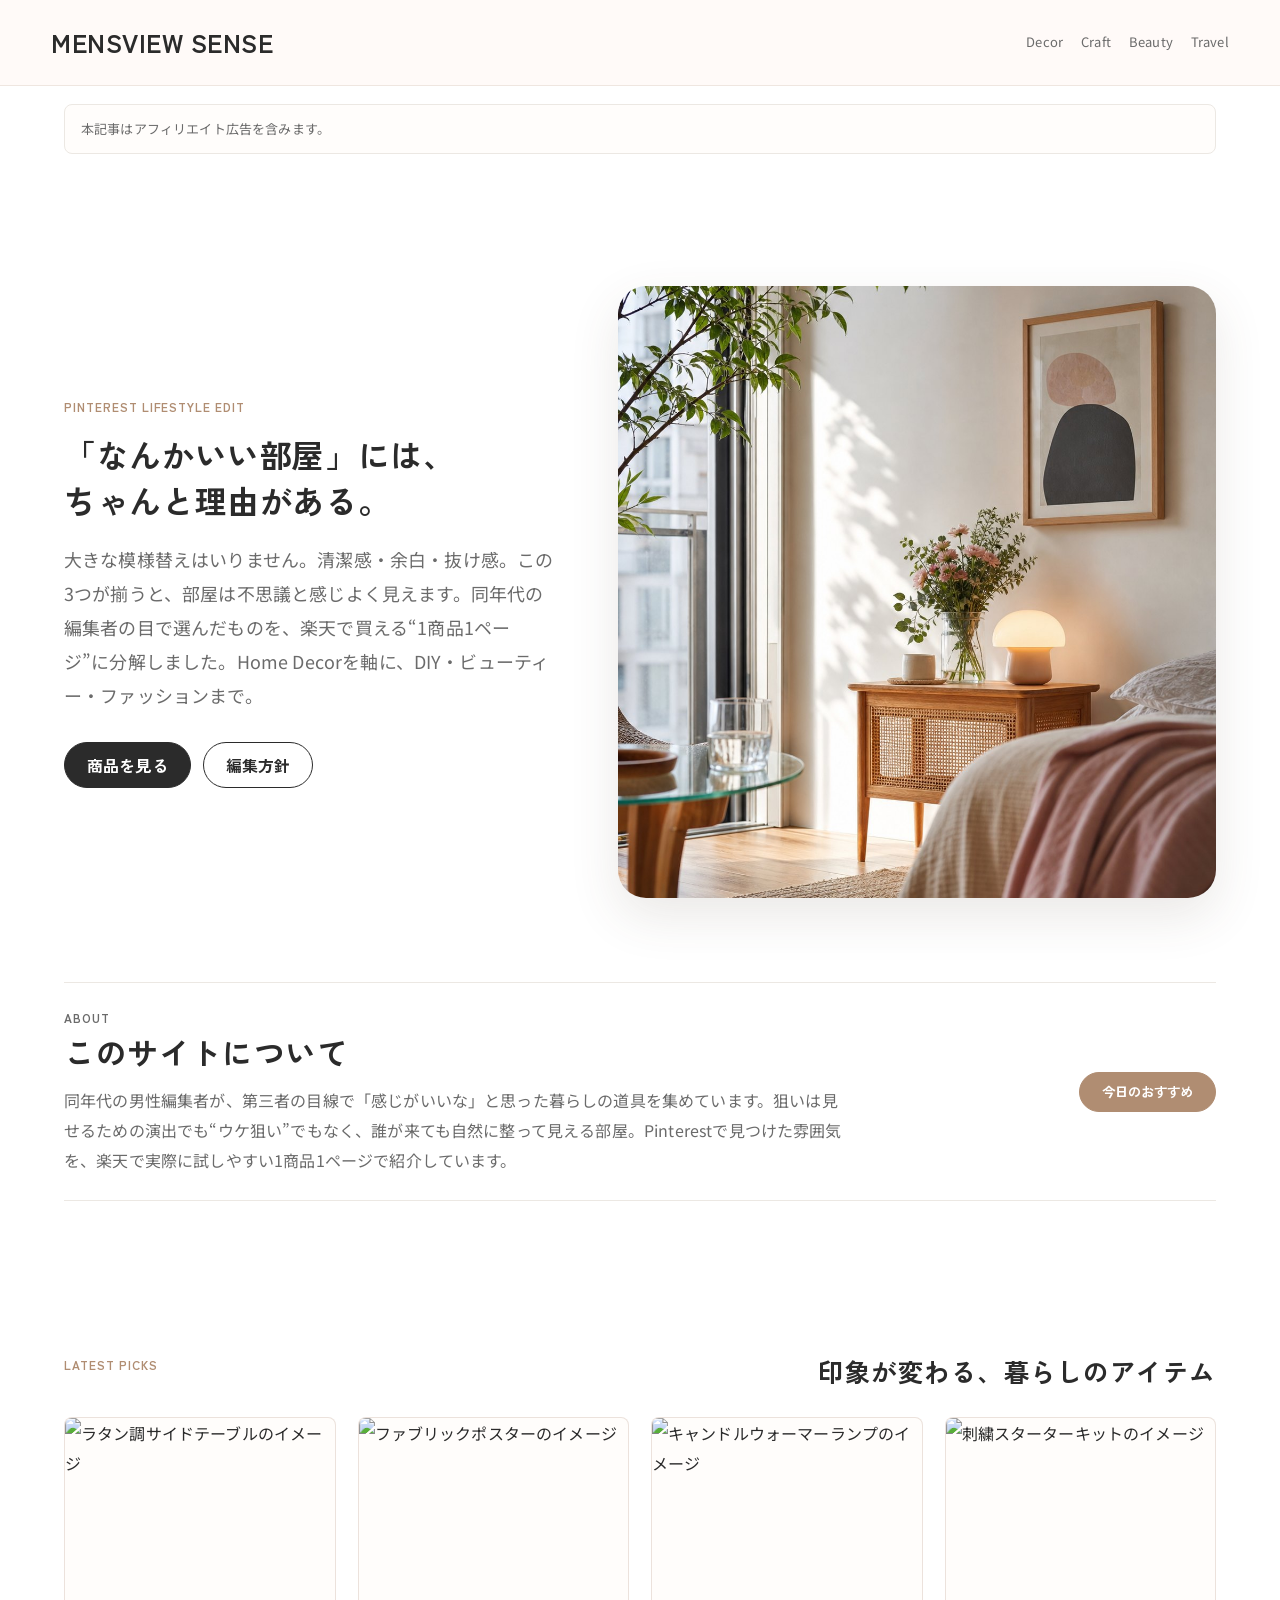
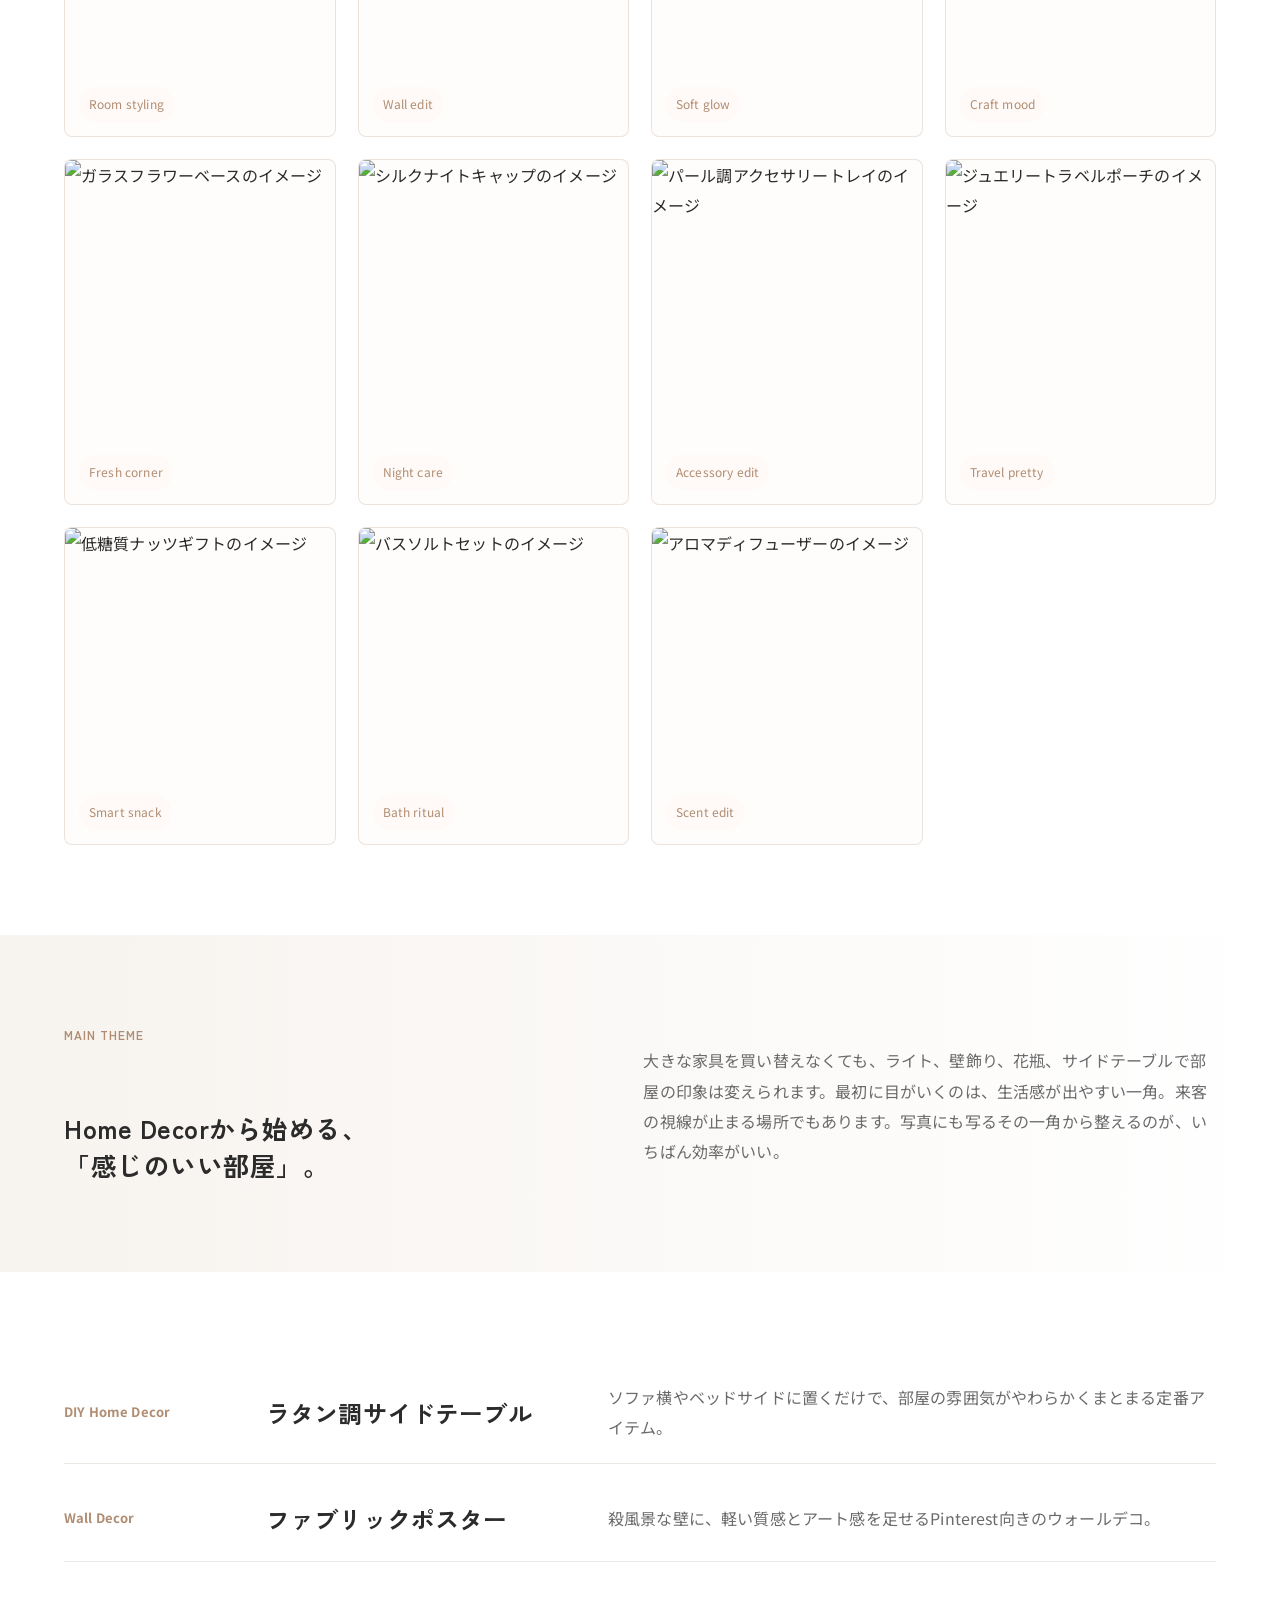
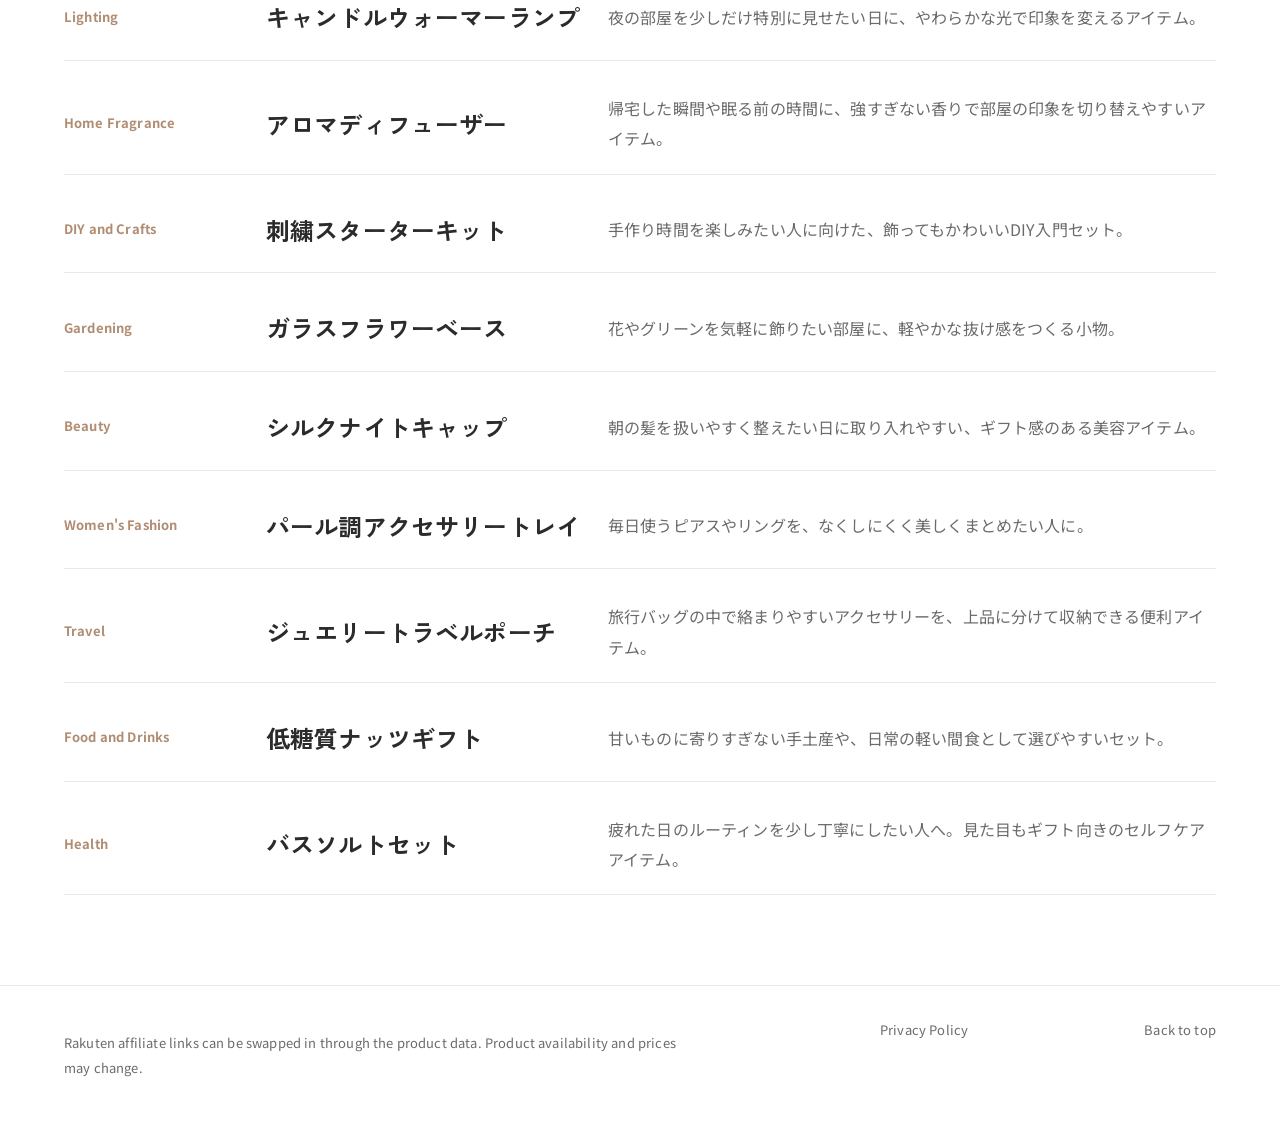
==== commit f51866db: "Add aroma diffuser product page" ====
--- a/index.html
+++ b/index.html
@@ -48,13 +48,13 @@
         <h2>このサイトについて</h2>
         <p>同年代の男性編集者が、第三者の目線で「感じがいいな」と思った暮らしの道具を集めています。狙いは見せるための演出でも“ウケ狙い”でもなく、誰が来ても自然に整って見える部屋。Pinterestで見つけた雰囲気を、楽天で実際に試しやすい1商品1ページで紹介しています。</p>
       </div>
-          <button class="small-button" type="button" data-random-pick data-products="rattan-side-table,fabric-wall-poster,candle-warmer-lamp,embroidery-starter-kit,glass-flower-vase,silk-night-cap,pearl-accessory-tray,jewelry-travel-pouch,healthy-nuts-gift,bath-salt-set">今日のおすすめ</button>
+          <button class="small-button" type="button" data-random-pick data-products="rattan-side-table,fabric-wall-poster,candle-warmer-lamp,embroidery-starter-kit,glass-flower-vase,silk-night-cap,pearl-accessory-tray,jewelry-travel-pouch,healthy-nuts-gift,bath-salt-set,aroma-diffuser">今日のおすすめ</button>
     </section>
 
     <section class="section" id="latest">
       <div class="section__heading">
         <p class="eyebrow">Latest Picks</p>
-        <h2>印象が変わる、最初の10アイテム</h2>
+        <h2>印象が変わる、暮らしのアイテム</h2>
       </div>
       <div class="product-grid">
         
@@ -187,6 +187,19 @@
             <p class="product-card__meta">¥6,270 / Review 4.0 / 【公式】EASECBD</p>
           </div>
         </article>
+
+        <article class="product-card reveal" data-category="Home Fragrance">
+          <a class="product-card__media" href="products/aroma-diffuser.html" aria-label="アロマディフューザーの詳細を見る">
+            <img src="https://thumbnail.image.rakuten.co.jp/@0_mall/nomadoplus1/cabinet/a/101054/101054.jpg" alt="アロマディフューザーのイメージ" loading="lazy">
+            <span>Scent edit</span>
+          </a>
+          <div class="product-card__body">
+            <p class="eyebrow">Home Fragrance</p>
+            <h3><a href="products/aroma-diffuser.html">アロマディフューザー</a></h3>
+            <p>玄関やベッドサイドの空気を整える、香りの小さな道具。</p>
+            <p class="product-card__meta">¥3,980 / Review 5.0 / のまどぷらす</p>
+          </div>
+        </article>
       </div>
     </section>
 
@@ -218,6 +231,12 @@
           <em>夜の部屋を少しだけ特別に見せたい日に、やわらかな光で印象を変えるアイテム。</em>
         </a>
 
+        <a class="category-band reveal" href="products/aroma-diffuser.html">
+          <span>Home Fragrance</span>
+          <strong>アロマディフューザー</strong>
+          <em>帰宅した瞬間や眠る前の時間に、強すぎない香りで部屋の印象を切り替えやすいアイテム。</em>
+        </a>
+
         <a class="category-band reveal" href="products/embroidery-starter-kit.html">
           <span>DIY and Crafts</span>
           <strong>刺繍スターターキット</strong>
--- a/assets/css/styles.css
+++ b/assets/css/styles.css
@@ -249,6 +249,22 @@
   color: var(--muted);
   font-size: 17px;
 }
+.ai-scene {
+  max-width: min(980px, 100%);
+  margin: 28px 0 0;
+}
+.ai-scene img {
+  aspect-ratio: 3 / 2;
+  border-radius: 8px;
+  object-fit: cover;
+  background: #f4f1ee;
+}
+.ai-scene figcaption {
+  margin-top: 8px;
+  color: rgba(107, 107, 107, .68);
+  font-size: 12px;
+  line-height: 1.6;
+}
 .lp-problem {
   background: #fffdfb;
 }
